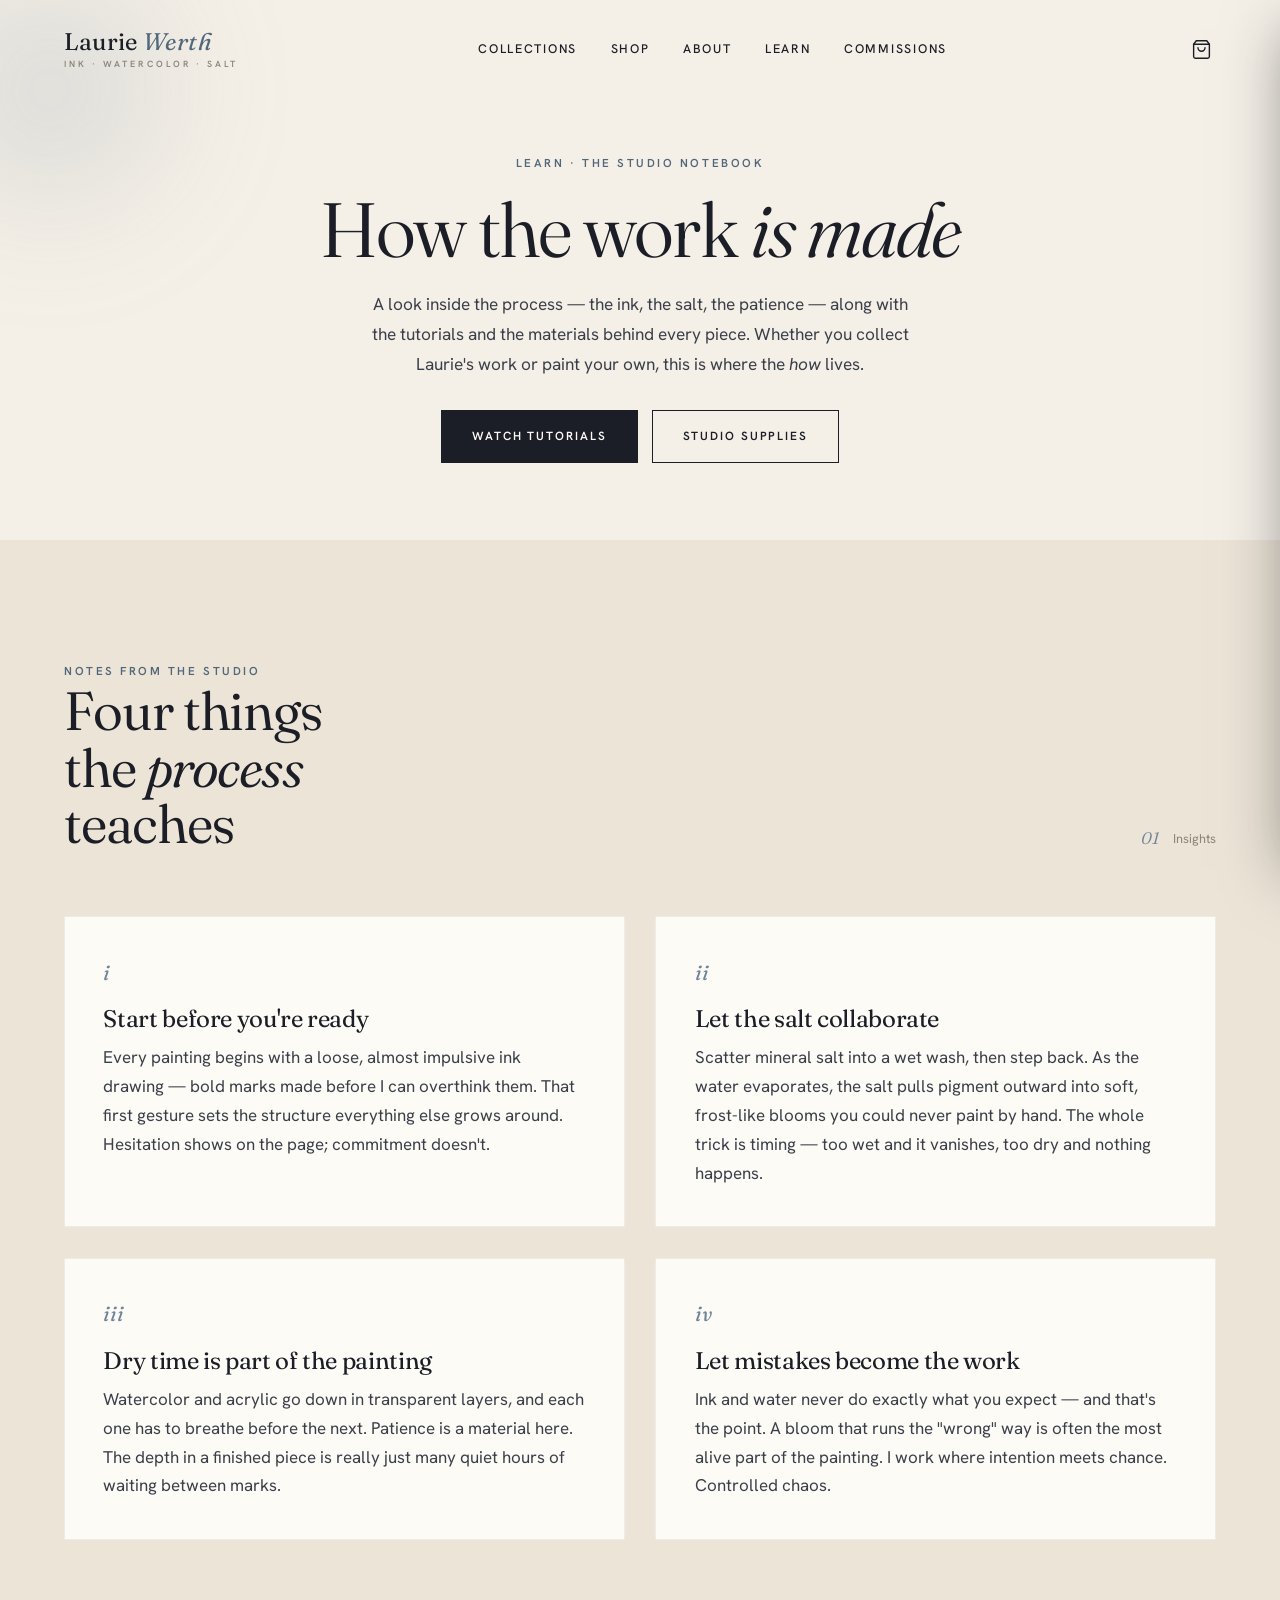
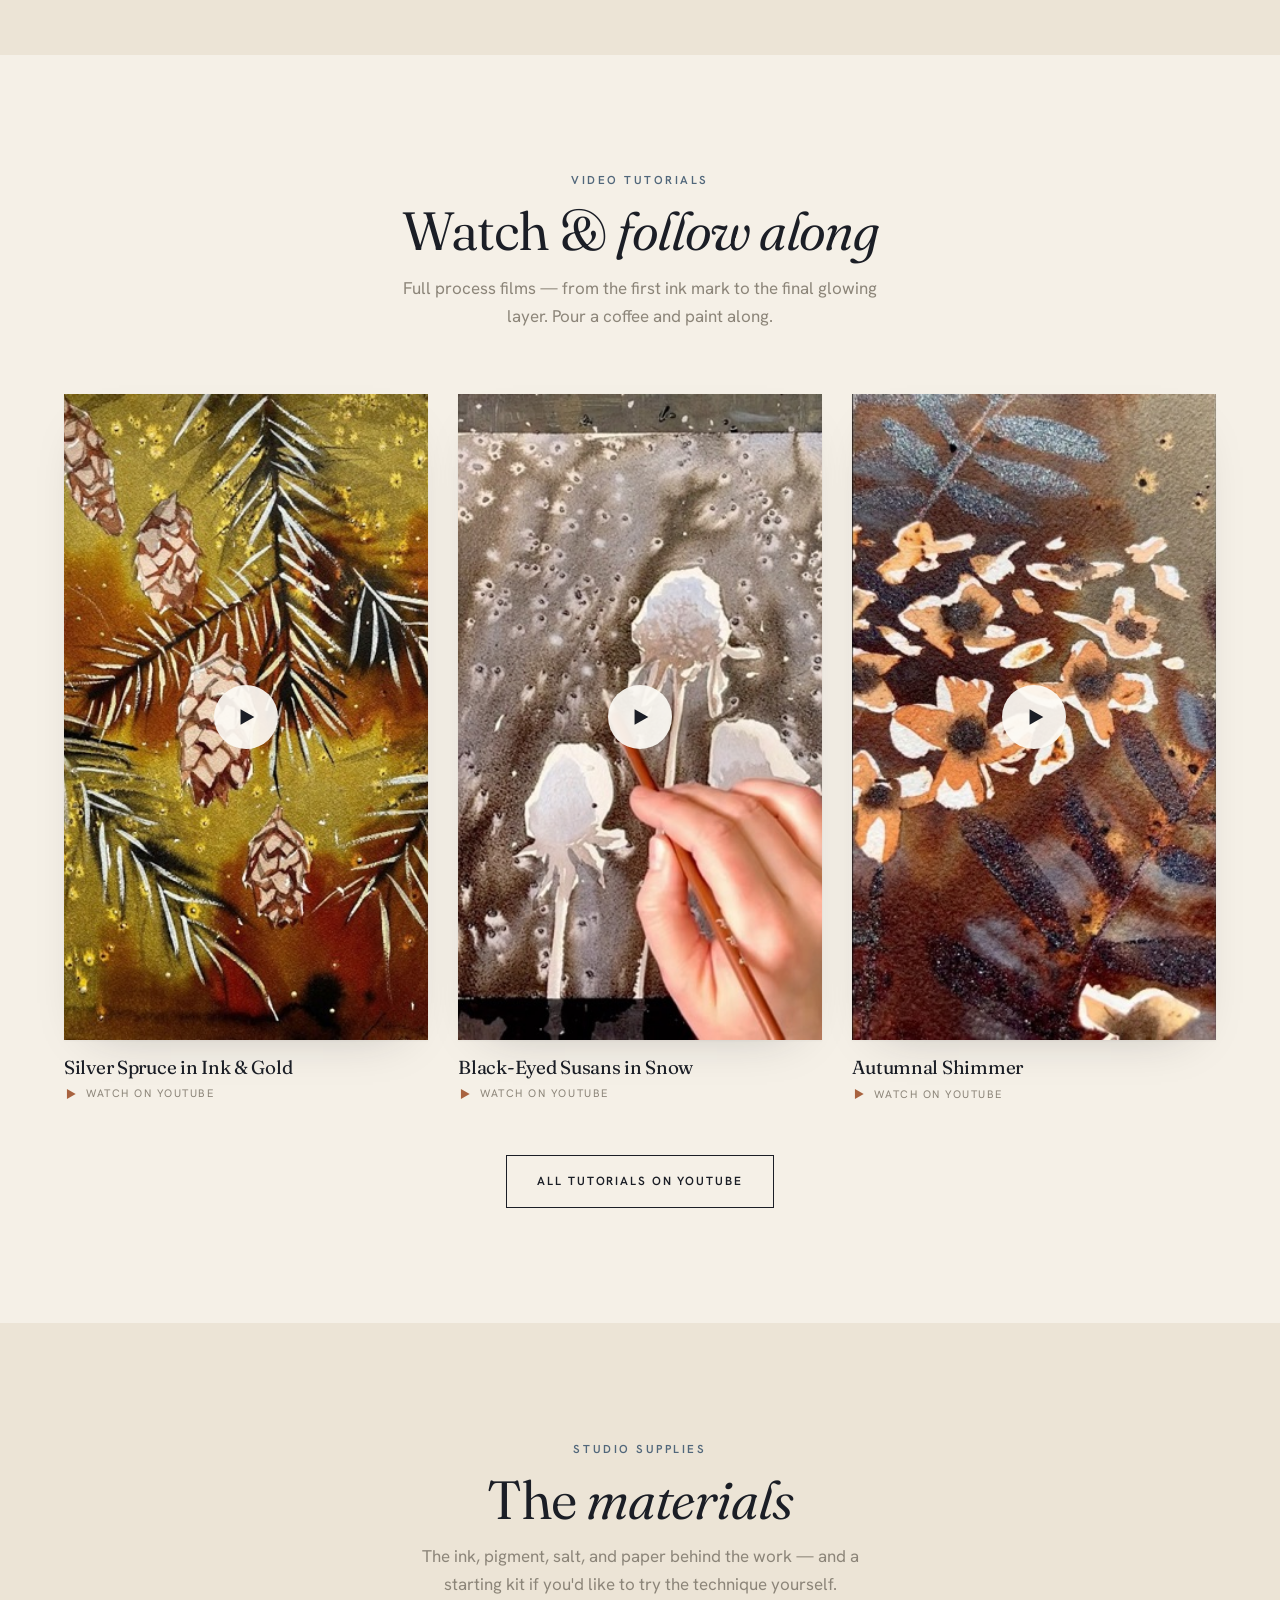
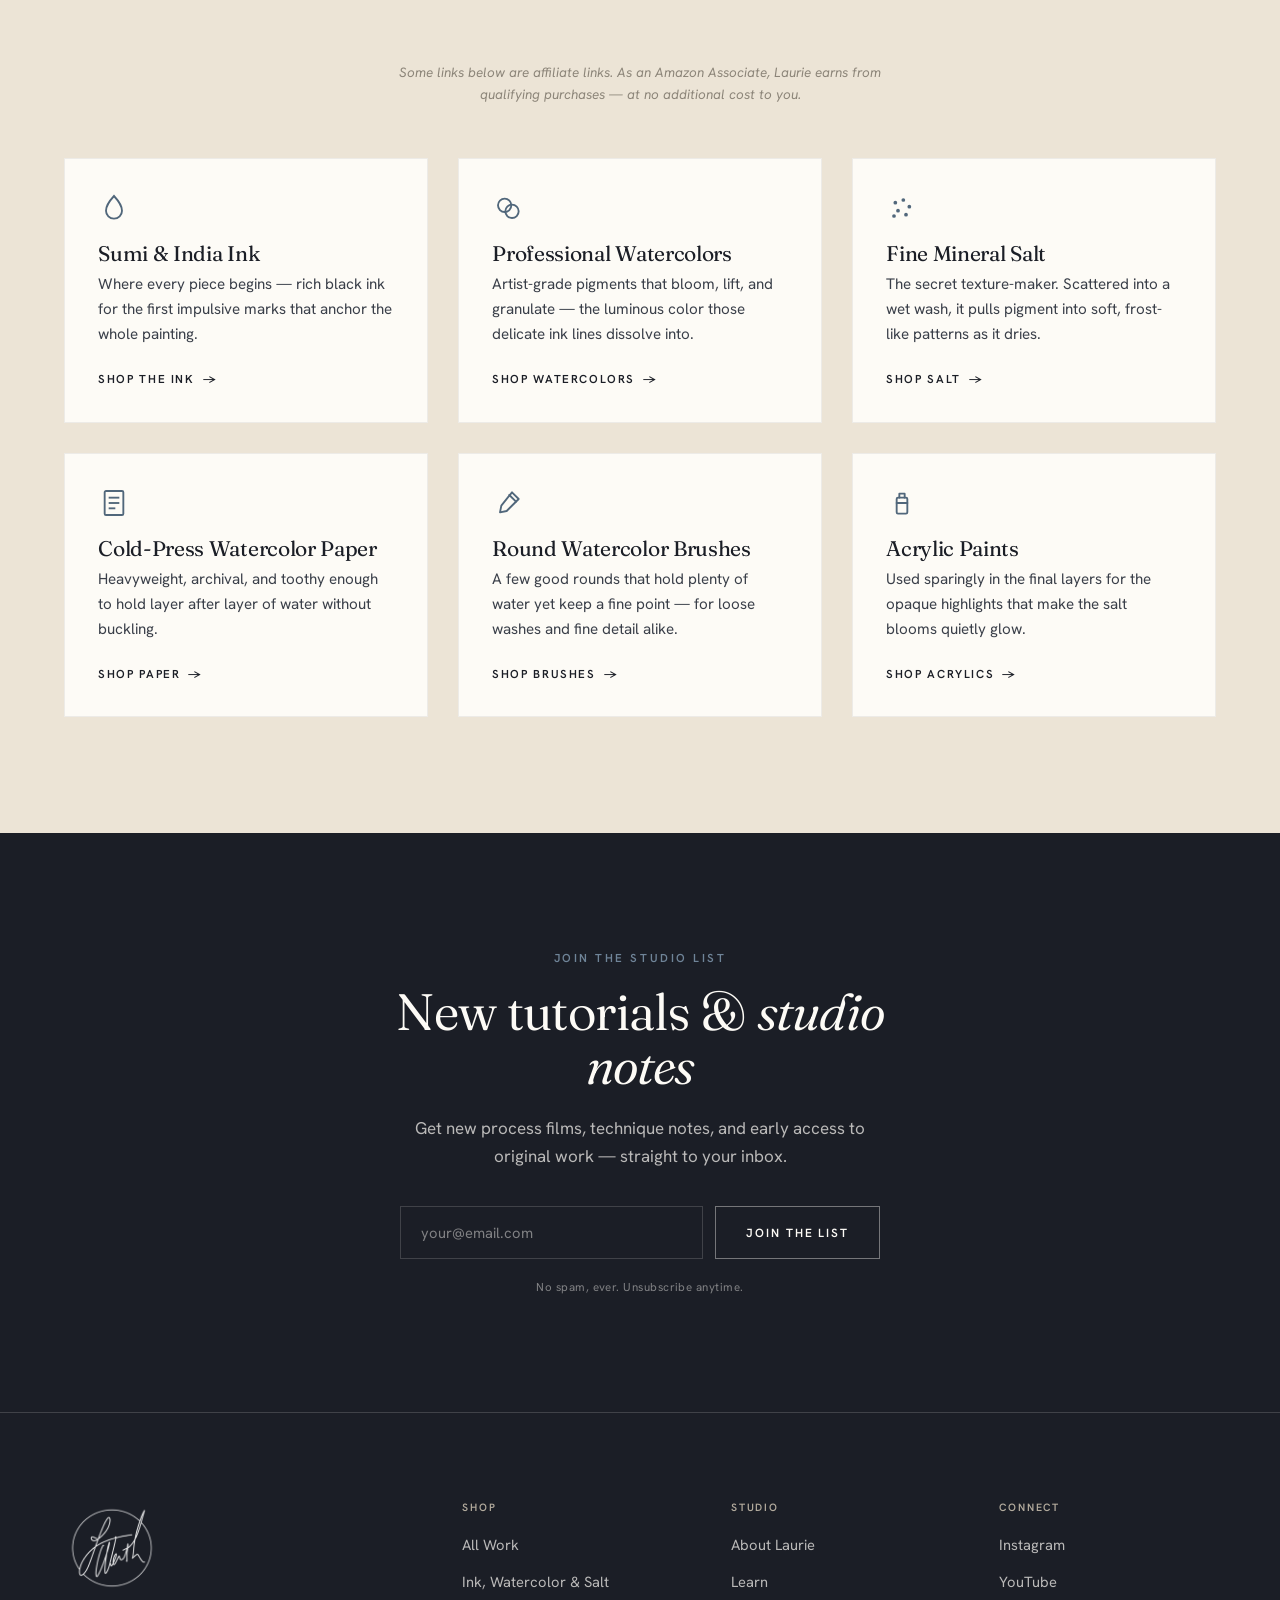
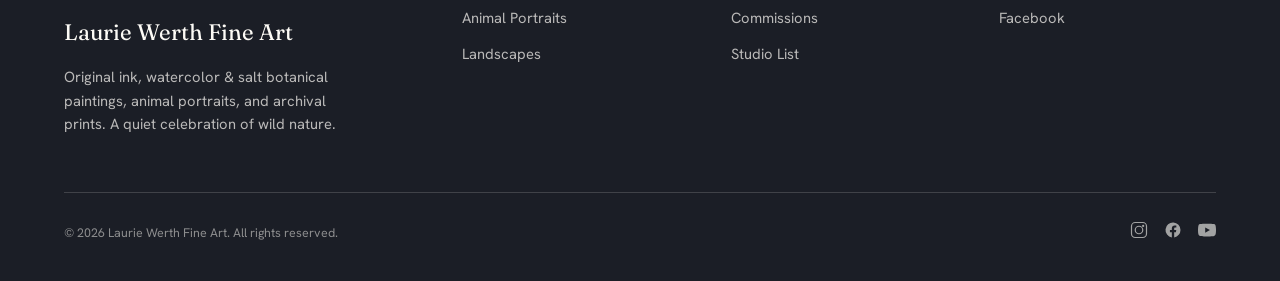
==== learn.html @ 84e3dda6 "Add Learn page: process insights, tutorials & affiliate supplies - New learn.html: studio-notebook i" ====
<!DOCTYPE html>
<html lang="en">
<head>
  <meta charset="UTF-8">
  <meta name="viewport" content="width=device-width, initial-scale=1.0">
  <title>Learn — Ink, Watercolor &amp; Salt Tutorials &amp; Supplies | Laurie Werth</title>
  <meta name="description" content="Learn how Laurie Werth paints with ink, mineral salt, and watercolor. Process insights, free video tutorials, and the studio supplies she uses — watercolors, ink, salt, paper, and brushes.">
  <meta name="keywords" content="watercolor salt technique, ink and watercolor tutorial, how to paint with salt, watercolor supplies, botanical watercolor tutorial, Laurie Werth tutorial, beginner watercolor materials">
  <meta name="author" content="Laurie Werth">
  <link rel="canonical" href="https://lauriewerth.com/learn.html">

  <!-- Open Graph -->
  <meta property="og:type" content="article">
  <meta property="og:title" content="Learn — Ink, Watercolor &amp; Salt with Laurie Werth">
  <meta property="og:description" content="Process insights, free video tutorials, and the studio supplies behind Laurie Werth's ink-and-salt botanical paintings.">
  <meta property="og:url" content="https://lauriewerth.com/learn.html">
  <meta property="og:site_name" content="Laurie Werth Fine Art">
  <meta property="og:image" content="https://werth-code.github.io/laurie-werth-prints/assets/art/fern-study.jpg">
  <meta name="twitter:card" content="summary_large_image">
  <meta name="twitter:title" content="Learn — Ink, Watercolor &amp; Salt with Laurie Werth">
  <meta name="twitter:description" content="Process insights, free video tutorials, and studio supplies from artist Laurie Werth.">
  <meta name="twitter:image" content="https://werth-code.github.io/laurie-werth-prints/assets/art/fern-study.jpg">

  <link rel="icon" type="image/svg+xml" href="data:image/svg+xml,%3Csvg xmlns='http://www.w3.org/2000/svg' viewBox='0 0 32 32'%3E%3Crect width='32' height='32' fill='%231b1e26'/%3E%3Ctext x='16' y='22' text-anchor='middle' fill='%23f5f0e7' font-family='Georgia,serif' font-size='17'%3ELW%3C/text%3E%3C/svg%3E">

  <link rel="preconnect" href="https://fonts.googleapis.com">
  <link rel="preconnect" href="https://fonts.gstatic.com" crossorigin>
  <link href="https://fonts.googleapis.com/css2?family=Fraunces:ital,opsz,wght@0,9..144,300..560;1,9..144,300..560&family=Hanken+Grotesk:wght@300;400;500;600;700&display=swap" rel="stylesheet">

  <link rel="stylesheet" href="styles.css">

  <!-- Schema.org -->
  <script type="application/ld+json">
  {
    "@context": "https://schema.org",
    "@type": "LearningResource",
    "name": "Learn to paint with ink, watercolor & salt",
    "creator": { "@type": "Person", "name": "Laurie Werth", "alumniOf": { "@type": "CollegeOrUniversity", "name": "Pennsylvania Academy of the Fine Arts" } },
    "about": ["watercolor painting", "ink painting", "salt texture technique", "botanical art"],
    "url": "https://lauriewerth.com/learn.html"
  }
  </script>
</head>
<body>

  <!-- ═══ Header ═══ -->
  <header class="header" id="header">
    <div class="header__inner">
      <a href="index.html" class="header__logo" aria-label="Laurie Werth Fine Art — home">
        <span class="header__logo-name">Laurie <span>Werth</span></span>
        <span class="header__logo-tag">Ink · Watercolor · Salt</span>
      </a>

      <nav class="header__nav" id="mainNav" aria-label="Main navigation">
        <a href="index.html#collections" class="header__link">Collections</a>
        <a href="index.html#shop" class="header__link">Shop</a>
        <a href="index.html#about" class="header__link">About</a>
        <a href="learn.html" class="header__link">Learn</a>
        <a href="index.html#commissions" class="header__link">Commissions</a>
      </nav>

      <div class="header__actions">
        <button class="header__cart" id="cartToggle" aria-label="Open cart">
          <svg viewBox="0 0 24 24" fill="none" stroke="currentColor" stroke-width="1.6" stroke-linecap="round" stroke-linejoin="round"><path d="M6 2L3 6v14a2 2 0 002 2h14a2 2 0 002-2V6l-3-4z"/><line x1="3" y1="6" x2="21" y2="6"/><path d="M16 10a4 4 0 01-8 0"/></svg>
          <span class="header__cart-count" id="cartCount" data-count="0">0</span>
        </button>
        <button class="header__mobile-toggle" id="mobileToggle" aria-label="Toggle menu">
          <span></span><span></span><span></span>
        </button>
      </div>
    </div>
  </header>


  <main>

    <!-- ═══ Learn Hero ═══ -->
    <section class="learn-hero" id="learn-top">
      <div class="hero__bloom hero__bloom--1" aria-hidden="true"></div>
      <div class="learn-hero__inner container">
        <span class="eyebrow">Learn · The Studio Notebook</span>
        <h1 class="learn-hero__title">How the work <em>is made</em></h1>
        <p class="learn-hero__lead">
          A look inside the process — the ink, the salt, the patience — along with the tutorials and the materials behind every piece. Whether you collect Laurie's work or paint your own, this is where the <em>how</em> lives.
        </p>
        <div class="learn-hero__links">
          <a href="#tutorials" class="btn btn--primary">Watch Tutorials</a>
          <a href="#supplies" class="btn btn--outline">Studio Supplies</a>
        </div>
      </div>
    </section>


    <!-- ═══ Insights ═══ -->
    <section class="section insights" id="insights">
      <div class="container">
        <div class="section-head">
          <div class="section-head__title reveal">
            <span class="eyebrow">Notes from the Studio</span>
            <h2 class="heading">Four things the <em>process</em> teaches</h2>
          </div>
          <div class="section-head__meta reveal">
            <span class="index">01</span>
            <span class="muted" style="font-size:0.8rem;">Insights</span>
          </div>
        </div>
        <div class="insights__grid">
          <article class="insight-card reveal reveal--delay-1">
            <div class="insight-card__num">i</div>
            <h3 class="insight-card__title">Start before you're ready</h3>
            <p class="insight-card__text">Every painting begins with a loose, almost impulsive ink drawing — bold marks made before I can overthink them. That first gesture sets the structure everything else grows around. Hesitation shows on the page; commitment doesn't.</p>
          </article>
          <article class="insight-card reveal reveal--delay-2">
            <div class="insight-card__num">ii</div>
            <h3 class="insight-card__title">Let the salt collaborate</h3>
            <p class="insight-card__text">Scatter mineral salt into a wet wash, then step back. As the water evaporates, the salt pulls pigment outward into soft, frost-like blooms you could never paint by hand. The whole trick is timing — too wet and it vanishes, too dry and nothing happens.</p>
          </article>
          <article class="insight-card reveal reveal--delay-3">
            <div class="insight-card__num">iii</div>
            <h3 class="insight-card__title">Dry time is part of the painting</h3>
            <p class="insight-card__text">Watercolor and acrylic go down in transparent layers, and each one has to breathe before the next. Patience is a material here. The depth in a finished piece is really just many quiet hours of waiting between marks.</p>
          </article>
          <article class="insight-card reveal reveal--delay-4">
            <div class="insight-card__num">iv</div>
            <h3 class="insight-card__title">Let mistakes become the work</h3>
            <p class="insight-card__text">Ink and water never do exactly what you expect — and that's the point. A bloom that runs the "wrong" way is often the most alive part of the painting. I work where intention meets chance. Controlled chaos.</p>
          </article>
        </div>
      </div>
    </section>


    <!-- ═══ Video Tutorials ═══ -->
    <section class="section watch" id="tutorials">
      <div class="container">
        <div class="watch__head reveal">
          <span class="eyebrow">Video Tutorials</span>
          <h2 class="heading">Watch &amp; <em>follow along</em></h2>
          <p class="watch__sub">Full process films — from the first ink mark to the final glowing layer. Pour a coffee and paint along.</p>
        </div>
        <div class="watch__grid">
          <article class="video-card reveal reveal--delay-1">
            <div class="video-card__frame" data-video="kGJRHZDLekc" role="button" tabindex="0" aria-label="Play: Silver Spruce, ink and watercolor">
              <img src="assets/youtube/yt-tut-1.jpg" alt="Silver Spruce — ink and watercolor pinecones by Laurie Werth" width="960" height="540" loading="lazy">
              <span class="video-card__play" aria-hidden="true"><svg viewBox="0 0 24 24" fill="currentColor"><path d="M5 3.5v17l15-8.5z"/></svg></span>
            </div>
            <div class="video-card__body">
              <h3 class="video-card__title">Silver Spruce in Ink &amp; Gold</h3>
              <p class="video-card__meta"><svg viewBox="0 0 24 24" fill="currentColor"><path d="M5 3.5v17l15-8.5z"/></svg> Watch on YouTube</p>
            </div>
          </article>
          <article class="video-card reveal reveal--delay-2">
            <div class="video-card__frame" data-video="k_Bo0dcPrWw" role="button" tabindex="0" aria-label="Play: Black-Eyed Susans in snow">
              <img src="assets/youtube/yt-tut-2.jpg" alt="Black-Eyed Susans in snow — process film by Laurie Werth" width="960" height="540" loading="lazy">
              <span class="video-card__play" aria-hidden="true"><svg viewBox="0 0 24 24" fill="currentColor"><path d="M5 3.5v17l15-8.5z"/></svg></span>
            </div>
            <div class="video-card__body">
              <h3 class="video-card__title">Black-Eyed Susans in Snow</h3>
              <p class="video-card__meta"><svg viewBox="0 0 24 24" fill="currentColor"><path d="M5 3.5v17l15-8.5z"/></svg> Watch on YouTube</p>
            </div>
          </article>
          <article class="video-card reveal reveal--delay-3">
            <div class="video-card__frame" data-video="PU_ZCgeMWKU" role="button" tabindex="0" aria-label="Play: Autumnal Shimmer, ink, watercolor and acrylic">
              <img src="assets/youtube/yt-tut-3.jpg" alt="Autumnal Shimmer — ink, watercolor and acrylic by Laurie Werth" width="960" height="540" loading="lazy">
              <span class="video-card__play" aria-hidden="true"><svg viewBox="0 0 24 24" fill="currentColor"><path d="M5 3.5v17l15-8.5z"/></svg></span>
            </div>
            <div class="video-card__body">
              <h3 class="video-card__title">Autumnal Shimmer</h3>
              <p class="video-card__meta"><svg viewBox="0 0 24 24" fill="currentColor"><path d="M5 3.5v17l15-8.5z"/></svg> Watch on YouTube</p>
            </div>
          </article>
        </div>
        <div class="watch__cta">
          <a class="btn btn--outline" href="https://www.youtube.com/@lauriewerthartist" target="_blank" rel="noopener">All Tutorials on YouTube</a>
        </div>
      </div>
    </section>


    <!-- ═══ Studio Supplies (affiliate) ═══ -->
    <section class="section supplies" id="supplies">
      <div class="container">
        <div class="watch__head reveal">
          <span class="eyebrow">Studio Supplies</span>
          <h2 class="heading">The <em>materials</em></h2>
          <p class="watch__sub">The ink, pigment, salt, and paper behind the work — and a starting kit if you'd like to try the technique yourself.</p>
        </div>
        <p class="supplies__disclosure reveal">
          Some links below are affiliate links. As an Amazon Associate, Laurie earns from qualifying purchases — at no additional cost to you.
        </p>
        <!--
          AFFILIATE SETUP: replace "YOURTAG-20" in each link below with Laurie's
          Amazon Associates tracking ID. (Prefer art-supply affiliates like
          Blick or Jackson's? Swap the hrefs — structure stays the same.)
        -->
        <div class="supplies__grid">
          <article class="supply-card reveal reveal--delay-1">
            <svg class="supply-card__icon" viewBox="0 0 24 24" fill="none" stroke="currentColor" stroke-width="1.4" aria-hidden="true"><path d="M12 3s6 6.5 6 11a6 6 0 01-12 0c0-4.5 6-11 6-11z"/></svg>
            <h3 class="supply-card__name">Sumi &amp; India Ink</h3>
            <p class="supply-card__desc">Where every piece begins — rich black ink for the first impulsive marks that anchor the whole painting.</p>
            <a class="supply-card__link" href="https://www.amazon.com/s?k=sumi+ink&amp;tag=YOURTAG-20" target="_blank" rel="sponsored noopener">Shop the ink</a>
          </article>
          <article class="supply-card reveal reveal--delay-2">
            <svg class="supply-card__icon" viewBox="0 0 24 24" fill="none" stroke="currentColor" stroke-width="1.4" aria-hidden="true"><circle cx="9.5" cy="10" r="5"/><circle cx="15" cy="14.5" r="5"/></svg>
            <h3 class="supply-card__name">Professional Watercolors</h3>
            <p class="supply-card__desc">Artist-grade pigments that bloom, lift, and granulate — the luminous color those delicate ink lines dissolve into.</p>
            <a class="supply-card__link" href="https://www.amazon.com/s?k=professional+watercolor+paint+set&amp;tag=YOURTAG-20" target="_blank" rel="sponsored noopener">Shop watercolors</a>
          </article>
          <article class="supply-card reveal reveal--delay-3">
            <svg class="supply-card__icon" viewBox="0 0 24 24" fill="currentColor" stroke="none" aria-hidden="true"><circle cx="7" cy="8" r="1.4"/><circle cx="13" cy="6" r="1.4"/><circle cx="17.5" cy="11" r="1.4"/><circle cx="9" cy="14" r="1.4"/><circle cx="15" cy="17" r="1.4"/><circle cx="6" cy="18" r="1.4"/></svg>
            <h3 class="supply-card__name">Fine Mineral Salt</h3>
            <p class="supply-card__desc">The secret texture-maker. Scattered into a wet wash, it pulls pigment into soft, frost-like patterns as it dries.</p>
            <a class="supply-card__link" href="https://www.amazon.com/s?k=sea+salt&amp;tag=YOURTAG-20" target="_blank" rel="sponsored noopener">Shop salt</a>
          </article>
          <article class="supply-card reveal reveal--delay-1">
            <svg class="supply-card__icon" viewBox="0 0 24 24" fill="none" stroke="currentColor" stroke-width="1.4" aria-hidden="true"><rect x="5" y="3" width="14" height="18" rx="1"/><line x1="8" y1="8" x2="16" y2="8"/><line x1="8" y1="12" x2="16" y2="12"/><line x1="8" y1="16" x2="13" y2="16"/></svg>
            <h3 class="supply-card__name">Cold-Press Watercolor Paper</h3>
            <p class="supply-card__desc">Heavyweight, archival, and toothy enough to hold layer after layer of water without buckling.</p>
            <a class="supply-card__link" href="https://www.amazon.com/s?k=cold+press+watercolor+paper+block&amp;tag=YOURTAG-20" target="_blank" rel="sponsored noopener">Shop paper</a>
          </article>
          <article class="supply-card reveal reveal--delay-2">
            <svg class="supply-card__icon" viewBox="0 0 24 24" fill="none" stroke="currentColor" stroke-width="1.4" stroke-linecap="round" stroke-linejoin="round" aria-hidden="true"><path d="M15 4l5 5-9 9-5 1 1-5z"/><path d="M13 6l5 5"/></svg>
            <h3 class="supply-card__name">Round Watercolor Brushes</h3>
            <p class="supply-card__desc">A few good rounds that hold plenty of water yet keep a fine point — for loose washes and fine detail alike.</p>
            <a class="supply-card__link" href="https://www.amazon.com/s?k=round+watercolor+brush+set&amp;tag=YOURTAG-20" target="_blank" rel="sponsored noopener">Shop brushes</a>
          </article>
          <article class="supply-card reveal reveal--delay-3">
            <svg class="supply-card__icon" viewBox="0 0 24 24" fill="none" stroke="currentColor" stroke-width="1.4" stroke-linecap="round" stroke-linejoin="round" aria-hidden="true"><rect x="8" y="8" width="8" height="12" rx="1"/><path d="M10 8V5h4v3"/><line x1="8" y1="12" x2="16" y2="12"/></svg>
            <h3 class="supply-card__name">Acrylic Paints</h3>
            <p class="supply-card__desc">Used sparingly in the final layers for the opaque highlights that make the salt blooms quietly glow.</p>
            <a class="supply-card__link" href="https://www.amazon.com/s?k=acrylic+paint+set&amp;tag=YOURTAG-20" target="_blank" rel="sponsored noopener">Shop acrylics</a>
          </article>
        </div>
      </div>
    </section>


    <!-- ═══ Email Signup ═══ -->
    <section class="section signup" id="signup">
      <div class="container">
        <div class="reveal">
          <span class="eyebrow">Join the Studio List</span>
          <h2 class="signup__title">New tutorials &amp; <em>studio notes</em></h2>
          <p class="signup__text">
            Get new process films, technique notes, and early access to original work — straight to your inbox.
          </p>
          <form class="signup__form" id="signupForm" action="https://formspree.io/f/YOUR_FORM_ID" method="POST">
            <input type="email" name="email" class="signup__input" placeholder="your@email.com" required autocomplete="email" aria-label="Email address">
            <button type="submit" class="btn btn--light">Join the List</button>
          </form>
          <p class="signup__note">No spam, ever. Unsubscribe anytime.</p>
        </div>
      </div>
    </section>

  </main>


  <!-- ═══ Footer ═══ -->
  <footer class="footer">
    <div class="container">
      <div class="footer__inner">
        <div>
          <img class="footer__sig" src="assets/brand/signature-white.png" alt="Laurie Werth signature">
          <div class="footer__brand">Laurie Werth Fine Art</div>
          <p class="footer__tagline">Original ink, watercolor &amp; salt botanical paintings, animal portraits, and archival prints. A quiet celebration of wild nature.</p>
        </div>
        <div>
          <h4 class="footer__heading">Shop</h4>
          <nav class="footer__links">
            <a href="index.html#shop" class="footer__link">All Work</a>
            <a href="index.html#collections" class="footer__link">Ink, Watercolor &amp; Salt</a>
            <a href="index.html#collections" class="footer__link">Animal Portraits</a>
            <a href="index.html#collections" class="footer__link">Landscapes</a>
          </nav>
        </div>
        <div>
          <h4 class="footer__heading">Studio</h4>
          <nav class="footer__links">
            <a href="index.html#about" class="footer__link">About Laurie</a>
            <a href="learn.html" class="footer__link">Learn</a>
            <a href="index.html#commissions" class="footer__link">Commissions</a>
            <a href="#signup" class="footer__link">Studio List</a>
          </nav>
        </div>
        <div>
          <h4 class="footer__heading">Connect</h4>
          <nav class="footer__links">
            <a href="https://www.instagram.com/lauriewerthartist/" class="footer__link" target="_blank" rel="noopener">Instagram</a>
            <a href="https://www.youtube.com/@lauriewerthartist" class="footer__link" target="_blank" rel="noopener">YouTube</a>
            <a href="https://www.facebook.com/profile.php?id=61565530684775" class="footer__link" target="_blank" rel="noopener">Facebook</a>
          </nav>
        </div>
      </div>
      <div class="footer__bottom">
        <p>&copy; 2026 Laurie Werth Fine Art. All rights reserved.</p>
        <div class="footer__social">
          <a href="https://www.instagram.com/lauriewerthartist/" target="_blank" rel="noopener" aria-label="Instagram">
            <svg width="18" height="18" viewBox="0 0 24 24" fill="none" stroke="currentColor" stroke-width="1.6"><rect x="2" y="2" width="20" height="20" rx="5"/><circle cx="12" cy="12" r="5"/><circle cx="17.5" cy="6.5" r="1.5" fill="currentColor" stroke="none"/></svg>
          </a>
          <a href="https://www.facebook.com/profile.php?id=61565530684775" target="_blank" rel="noopener" aria-label="Facebook">
            <svg width="18" height="18" viewBox="0 0 24 24" fill="currentColor" stroke="none"><path d="M22 12a10 10 0 10-11.56 9.88v-6.99H7.9V12h2.54V9.8c0-2.5 1.49-3.89 3.78-3.89 1.09 0 2.24.2 2.24.2v2.46h-1.26c-1.24 0-1.63.77-1.63 1.56V12h2.78l-.44 2.89h-2.34v6.99A10 10 0 0022 12z"/></svg>
          </a>
          <a href="https://www.youtube.com/@lauriewerthartist" target="_blank" rel="noopener" aria-label="YouTube">
            <svg width="18" height="18" viewBox="0 0 24 24" fill="currentColor" stroke="none"><path d="M23.5 6.2a3 3 0 00-2.1-2.1C19.5 3.5 12 3.5 12 3.5s-7.5 0-9.4.6A3 3 0 00.5 6.2 31 31 0 000 12a31 31 0 00.5 5.8 3 3 0 002.1 2.1c1.9.6 9.4.6 9.4.6s7.5 0 9.4-.6a3 3 0 002.1-2.1A31 31 0 0024 12a31 31 0 00-.5-5.8zM9.6 15.5v-7l6.3 3.5-6.3 3.5z"/></svg>
          </a>
        </div>
      </div>
    </div>
  </footer>


  <!-- ═══ Cart Drawer ═══ -->
  <div class="cart-overlay" id="cartOverlay"></div>
  <aside class="cart-drawer" id="cartDrawer" role="dialog" aria-label="Shopping cart">
    <div class="cart-drawer__header">
      <h3 class="cart-drawer__title">Your Cart</h3>
      <button class="cart-drawer__close" id="cartClose" aria-label="Close cart">✕</button>
    </div>
    <div class="cart-drawer__items" id="cartItems"></div>
    <div class="cart-drawer__footer" id="cartFooter" style="display:none;">
      <div class="cart-drawer__subtotal">
        <span class="cart-drawer__subtotal-label">Subtotal</span>
        <span class="cart-drawer__subtotal-value" id="cartSubtotal">$0</span>
      </div>
      <p class="cart-drawer__shipping-note">Shipping calculated at checkout</p>
      <button class="btn btn--primary cart-drawer__checkout" id="checkoutBtn">Proceed to Checkout</button>
      <p class="cart-drawer__provider-note" id="providerNote"></p>
    </div>
  </aside>


  <!-- ═══ Product Modal ═══ -->
  <div class="modal-overlay" id="modalOverlay"></div>
  <div class="modal" id="productModal" role="dialog" aria-label="Product details">
    <button class="modal__close" id="modalClose" aria-label="Close">✕</button>
    <div class="modal__inner" id="modalContent"></div>
  </div>


  <!-- ═══ Toast ═══ -->
  <div class="toast" id="toast" role="alert" aria-live="polite"></div>

  <script src="app.js"></script>
</body>
</html>
---- styles.css ----
/* ═══════════════════════════════════════════════════════════
   LAURIE WERTH FINE ART
   "Ink on Paper" — a gallery-monograph design system
   ═══════════════════════════════════════════════════════════ */

/* ── Tokens ─────────────────────────────────────────────── */
:root {
  /* Color — Ink on Paper */
  --ink:        #1b1e26;
  --ink-soft:   #2a2f3a;
  --paper:      #f5f0e7;
  --paper-warm: #ece4d6;
  --salt:       #fdfbf6;
  --slate:      #6f8498;
  --slate-deep: #51677b;
  --rust:       #a8623f;
  --stone:      #8c8579;
  --stone-soft: #b3ab9d;

  --line:       rgba(27, 30, 38, 0.13);
  --line-soft:  rgba(27, 30, 38, 0.07);
  --line-light: rgba(253, 251, 246, 0.16);

  /* Type */
  --font-display: 'Fraunces', Georgia, 'Times New Roman', serif;
  --font-body: 'Hanken Grotesk', -apple-system, BlinkMacSystemFont, sans-serif;

  /* Spacing & rhythm */
  --section-y: clamp(72px, 9vw, 150px);
  --gutter: clamp(20px, 5vw, 72px);
  --maxw: 1320px;

  /* Motion */
  --ease: cubic-bezier(0.22, 1, 0.36, 1);
  --ease-soft: cubic-bezier(0.4, 0, 0.2, 1);

  /* Shadow */
  --shadow-art: 0 2px 4px rgba(27,30,38,0.04), 0 24px 60px -28px rgba(27,30,38,0.34);
  --shadow-soft: 0 1px 2px rgba(27,30,38,0.04), 0 18px 50px -30px rgba(27,30,38,0.28);
}

/* ── Reset / Base ───────────────────────────────────────── */
*, *::before, *::after { box-sizing: border-box; margin: 0; padding: 0; }

html { scroll-behavior: smooth; -webkit-text-size-adjust: 100%; }

body {
  font-family: var(--font-body);
  font-weight: 400;
  color: var(--ink);
  background-color: var(--paper);
  /* faint paper grain */
  background-image: url("data:image/svg+xml,%3Csvg xmlns='http://www.w3.org/2000/svg' width='180' height='180'%3E%3Cfilter id='n'%3E%3CfeTurbulence type='fractalNoise' baseFrequency='0.85' numOctaves='2' stitchTiles='stitch'/%3E%3C/filter%3E%3Crect width='100%25' height='100%25' filter='url(%23n)' opacity='0.025'/%3E%3C/svg%3E");
  line-height: 1.65;
  font-size: 17px;
  -webkit-font-smoothing: antialiased;
  text-rendering: optimizeLegibility;
  overflow-x: hidden;
}

img { display: block; max-width: 100%; height: auto; }
a { color: inherit; text-decoration: none; }
button { font-family: inherit; cursor: pointer; border: none; background: none; color: inherit; }
ul { list-style: none; }

::selection { background: var(--slate); color: var(--salt); }

:focus-visible { outline: 2px solid var(--slate); outline-offset: 3px; border-radius: 1px; }

/* ── Typography ─────────────────────────────────────────── */
h1, h2, h3, h4 {
  font-family: var(--font-display);
  font-weight: 380;
  line-height: 1.05;
  letter-spacing: -0.015em;
  font-optical-sizing: auto;
  color: var(--ink);
}

.display {
  font-size: clamp(2.9rem, 7vw, 6rem);
  font-weight: 340;
  line-height: 0.98;
  letter-spacing: -0.025em;
}
.display em { font-style: italic; font-weight: 340; }

h2.heading {
  font-size: clamp(2rem, 4.2vw, 3.4rem);
  font-weight: 360;
  letter-spacing: -0.02em;
}
h2.heading em { font-style: italic; }

.eyebrow {
  font-family: var(--font-body);
  font-size: 0.72rem;
  font-weight: 600;
  text-transform: uppercase;
  letter-spacing: 0.22em;
  color: var(--slate-deep);
}

.muted { color: var(--stone); }

/* Section index numeral */
.index {
  font-family: var(--font-display);
  font-style: italic;
  font-weight: 340;
  font-size: 1.05rem;
  color: var(--slate);
}

/* ── Layout helpers ─────────────────────────────────────── */
.container { width: 100%; max-width: var(--maxw); margin-inline: auto; padding-inline: var(--gutter); }
.section { padding-block: var(--section-y); position: relative; }

.section-head {
  display: flex;
  align-items: flex-end;
  justify-content: space-between;
  gap: 32px;
  margin-bottom: clamp(40px, 5vw, 72px);
}
.section-head__title { max-width: 30ch; }
.section-head__meta { display: flex; align-items: center; gap: 14px; }

.rule { height: 1px; background: var(--line); border: 0; }
.rule--node { position: relative; }
.rule--node::after {
  content: "✦";
  position: absolute; top: 50%; left: 50%;
  transform: translate(-50%, -50%);
  background: var(--paper); padding: 0 12px;
  color: var(--slate); font-size: 0.7rem;
}

/* ── Buttons ────────────────────────────────────────────── */
.btn {
  --b: var(--ink);
  display: inline-flex; align-items: center; justify-content: center; gap: 10px;
  font-family: var(--font-body);
  font-size: 0.74rem; font-weight: 600;
  text-transform: uppercase; letter-spacing: 0.16em;
  padding: 16px 30px;
  border: 1px solid var(--b);
  background: transparent; color: var(--ink);
  position: relative; overflow: hidden;
  transition: color 0.5s var(--ease), border-color 0.5s var(--ease);
}
.btn::before {
  content: ""; position: absolute; inset: 0; z-index: -1;
  background: var(--b);
  transform: translateY(101%);
  transition: transform 0.5s var(--ease);
}
.btn:hover { color: var(--salt); }
.btn:hover::before { transform: translateY(0); }

.btn--primary { background: var(--ink); color: var(--salt); border-color: var(--ink); }
.btn--primary::before { background: var(--slate-deep); }
.btn--primary:hover { color: var(--salt); border-color: var(--slate-deep); }

.btn--outline { background: transparent; color: var(--ink); border-color: var(--ink); }

.btn--light { color: var(--salt); border-color: rgba(253,251,246,0.4); }
.btn--light::before { background: var(--salt); }
.btn--light:hover { color: var(--ink); }

.btn--sm { padding: 11px 20px; font-size: 0.68rem; }

.btn[disabled] { opacity: 0.4; pointer-events: none; }

/* Text link with growing underline */
.link-grow { position: relative; display: inline-block; }
.link-grow::after {
  content: ""; position: absolute; left: 0; bottom: -3px; height: 1px; width: 100%;
  background: currentColor; transform: scaleX(0); transform-origin: right;
  transition: transform 0.45s var(--ease);
}
.link-grow:hover::after { transform: scaleX(1); transform-origin: left; }

/* ═══ Header ═══════════════════════════════════════════════ */
.header {
  position: fixed; top: 0; left: 0; right: 0; z-index: 100;
  transition: background 0.5s var(--ease), border-color 0.5s var(--ease), padding 0.5s var(--ease);
  border-bottom: 1px solid transparent;
}
.header--scrolled {
  background: rgba(245, 240, 231, 0.86);
  backdrop-filter: blur(14px) saturate(1.1);
  -webkit-backdrop-filter: blur(14px) saturate(1.1);
  border-bottom-color: var(--line);
}
.header__inner {
  max-width: var(--maxw); margin-inline: auto;
  padding: clamp(18px, 2.4vw, 30px) var(--gutter);
  display: flex; align-items: center; justify-content: space-between;
  transition: padding 0.5s var(--ease);
}
.header--scrolled .header__inner { padding-block: 16px; }

.header__logo { display: flex; flex-direction: column; line-height: 1; }
.header__logo-name {
  font-family: var(--font-display); font-weight: 400;
  font-size: 1.5rem; letter-spacing: 0.01em; color: var(--ink);
}
.header__logo-name span { font-style: italic; color: var(--slate-deep); }
.header__logo-tag {
  font-family: var(--font-body); font-size: 0.56rem; font-weight: 600;
  text-transform: uppercase; letter-spacing: 0.34em; color: var(--stone);
  margin-top: 6px;
}

.header__nav { display: flex; align-items: center; gap: clamp(20px, 2.6vw, 40px); }
.header__link {
  font-size: 0.78rem; font-weight: 500; text-transform: uppercase; letter-spacing: 0.14em;
  color: var(--ink); position: relative; padding: 4px 0;
}
.header__link::after {
  content: ""; position: absolute; left: 0; bottom: 0; height: 1px; width: 100%;
  background: var(--ink); transform: scaleX(0); transform-origin: right;
  transition: transform 0.4s var(--ease);
}
.header__link:hover::after { transform: scaleX(1); transform-origin: left; }

.header__actions { display: flex; align-items: center; gap: 18px; }
.header__cart { position: relative; display: flex; align-items: center; color: var(--ink); padding: 4px; }
.header__cart svg { width: 21px; height: 21px; }
.header__cart-count {
  position: absolute; top: -6px; right: -8px;
  min-width: 18px; height: 18px; padding: 0 4px;
  background: var(--rust); color: var(--salt);
  font-family: var(--font-body); font-size: 0.62rem; font-weight: 700;
  border-radius: 9px; display: flex; align-items: center; justify-content: center;
}
.header__cart-count[data-count="0"] { opacity: 0; }
.header__cart-count--bounce { animation: cartBounce 0.45s var(--ease); }
@keyframes cartBounce { 0%,100% { transform: scale(1); } 40% { transform: scale(1.35); } }

.header__mobile-toggle { display: none; flex-direction: column; gap: 5px; width: 28px; padding: 4px; }
.header__mobile-toggle span { display: block; height: 1.5px; width: 100%; background: var(--ink); transition: transform 0.4s var(--ease), opacity 0.3s; }
.header__mobile-toggle.active span:nth-child(1) { transform: translateY(6.5px) rotate(45deg); }
.header__mobile-toggle.active span:nth-child(2) { opacity: 0; }
.header__mobile-toggle.active span:nth-child(3) { transform: translateY(-6.5px) rotate(-45deg); }

/* ═══ Hero ═════════════════════════════════════════════════ */
.hero { position: relative; padding-top: clamp(140px, 18vh, 220px); padding-bottom: clamp(60px, 8vw, 110px); overflow: hidden; }
.hero__inner {
  display: grid; grid-template-columns: 1.05fr 0.95fr; gap: clamp(36px, 6vw, 90px);
  align-items: center;
}
.hero__content { position: relative; z-index: 2; }
.hero__eyebrow { display: flex; align-items: center; gap: 14px; margin-bottom: 30px; }
.hero__eyebrow::before { content: ""; width: 38px; height: 1px; background: var(--slate); }

.hero__title { margin-bottom: 30px; }
.hero__title .display { display: block; }

.hero__description {
  max-width: 46ch; color: #3a3f49; font-size: 1.06rem; line-height: 1.7;
  margin-bottom: 38px;
}
.hero__actions { display: flex; flex-wrap: wrap; gap: 16px; margin-bottom: 44px; }

.hero__meta { display: flex; gap: 40px; padding-top: 28px; border-top: 1px solid var(--line); }
.hero__meta-item { display: flex; flex-direction: column; gap: 4px; }
.hero__meta-value { font-family: var(--font-display); font-size: 1.15rem; font-weight: 400; }
.hero__meta-label { font-size: 0.64rem; text-transform: uppercase; letter-spacing: 0.18em; color: var(--stone); }

.hero__figure { position: relative; }
.hero__figure-frame {
  position: relative; background: var(--salt); padding: 14px;
  box-shadow: var(--shadow-art);
  transform: rotate(-1.2deg);
  transition: transform 0.7s var(--ease);
}
.hero__figure:hover .hero__figure-frame { transform: rotate(0deg); }
.hero__figure-frame img { width: 100%; aspect-ratio: 4/5; object-fit: cover; }
.hero__figure-caption {
  margin-top: 18px; padding-left: 4px;
  display: flex; flex-direction: column; gap: 3px;
  transform: rotate(-1.2deg);
}
.hero__figure-caption strong { font-family: var(--font-display); font-style: italic; font-weight: 400; font-size: 1.05rem; }
.hero__figure-caption span { font-size: 0.72rem; text-transform: uppercase; letter-spacing: 0.14em; color: var(--stone); }

.hero__sig {
  position: absolute; top: -34px; right: -10px; width: 92px; opacity: 0.9;
  z-index: 3; pointer-events: none;
}
.hero__bloom {
  position: absolute; border-radius: 50%; filter: blur(60px); opacity: 0.5; z-index: 0;
}
.hero__bloom--1 { width: 340px; height: 340px; background: radial-gradient(circle, rgba(111,132,152,0.5), transparent 70%); top: -60px; left: -120px; }
.hero__bloom--2 { width: 280px; height: 280px; background: radial-gradient(circle, rgba(168,98,63,0.28), transparent 70%); bottom: -40px; right: 30%; }

/* ═══ Collections ══════════════════════════════════════════ */
.collections { background: var(--paper-warm); }
.collections__grid { display: grid; grid-template-columns: repeat(3, 1fr); gap: clamp(18px, 2vw, 30px); }

.collection-card { cursor: pointer; position: relative; }
.collection-card__image {
  position: relative; overflow: hidden; background: var(--ink);
  aspect-ratio: 3/4;
}
.collection-card__image img {
  width: 100%; height: 100%; object-fit: cover;
  transition: transform 1.1s var(--ease), filter 0.6s var(--ease);
  filter: saturate(0.96);
}
.collection-card:hover .collection-card__image img { transform: scale(1.05); }
.collection-card__image::after {
  content: ""; position: absolute; inset: 0;
  background: linear-gradient(to top, rgba(27,30,38,0.55) 0%, transparent 45%);
  opacity: 0.85; transition: opacity 0.5s var(--ease);
}
.collection-card__num {
  position: absolute; top: 16px; left: 18px; z-index: 2;
  font-family: var(--font-display); font-style: italic; color: var(--salt);
  font-size: 1rem; opacity: 0.85;
}
.collection-card__body {
  position: absolute; bottom: 0; left: 0; right: 0; z-index: 2;
  padding: 24px; color: var(--salt);
}
.collection-card__title { color: var(--salt); font-size: 1.55rem; font-weight: 400; margin-bottom: 6px; }
.collection-card__count { font-size: 0.74rem; text-transform: uppercase; letter-spacing: 0.12em; color: rgba(253,251,246,0.78); }
.collection-card__cta {
  margin-top: 14px; font-size: 0.7rem; text-transform: uppercase; letter-spacing: 0.16em;
  color: var(--salt); display: inline-flex; align-items: center; gap: 8px;
  opacity: 0; transform: translateY(8px);
  transition: opacity 0.5s var(--ease), transform 0.5s var(--ease);
}
.collection-card:hover .collection-card__cta { opacity: 1; transform: translateY(0); }

/* ═══ Shop ═════════════════════════════════════════════════ */
.shop__head { margin-bottom: clamp(36px, 4vw, 60px); }
.shop__filters { display: flex; flex-wrap: wrap; gap: 8px; }
.filter-btn {
  font-size: 0.72rem; font-weight: 600; text-transform: uppercase; letter-spacing: 0.14em;
  color: var(--stone); padding: 9px 18px; border: 1px solid transparent;
  transition: color 0.35s var(--ease), border-color 0.35s var(--ease), background 0.35s var(--ease);
}
.filter-btn:hover { color: var(--ink); }
.filter-btn--active { color: var(--ink); border-color: var(--ink); border-radius: 40px; }

.shop__grid { display: grid; grid-template-columns: repeat(3, 1fr); gap: clamp(24px, 3vw, 48px); }

.product-card { position: relative; opacity: 1; }
.product-card__badge {
  position: absolute; top: 14px; left: 14px; z-index: 3;
  font-family: var(--font-body); font-size: 0.6rem; font-weight: 700;
  text-transform: uppercase; letter-spacing: 0.16em;
  color: var(--ink); background: var(--salt); padding: 6px 11px;
  box-shadow: 0 2px 12px rgba(27,30,38,0.12);
}
.product-card__badge--limited { background: var(--ink); color: var(--salt); }

.product-card__image {
  position: relative; overflow: hidden; background: var(--paper-warm);
  aspect-ratio: 4/5; cursor: pointer;
}
.product-card__image img {
  width: 100%; height: 100%; object-fit: cover;
  transition: transform 1.1s var(--ease);
}
.product-card:hover .product-card__image img { transform: scale(1.045); }
.product-card__quick-view {
  position: absolute; left: 50%; bottom: 20px; transform: translate(-50%, 14px);
  background: var(--salt); color: var(--ink);
  font-size: 0.68rem; font-weight: 600; text-transform: uppercase; letter-spacing: 0.16em;
  padding: 12px 24px; opacity: 0; transition: opacity 0.45s var(--ease), transform 0.45s var(--ease);
  box-shadow: var(--shadow-soft); white-space: nowrap;
}
.product-card:hover .product-card__quick-view { opacity: 1; transform: translate(-50%, 0); }

.product-card__body { padding-top: 20px; }
.product-card__title { font-size: 1.32rem; font-weight: 400; margin-bottom: 5px; }
.product-card__collection {
  font-size: 0.68rem; text-transform: uppercase; letter-spacing: 0.14em; color: var(--stone);
  margin-bottom: 12px;
}
.product-card__price {
  font-family: var(--font-display); font-size: 1.08rem; color: var(--ink);
  display: flex; align-items: baseline; gap: 12px;
}
.product-card__price-range {
  font-family: var(--font-body); font-size: 0.68rem; text-transform: uppercase;
  letter-spacing: 0.12em; color: var(--stone);
}

/* ═══ About ════════════════════════════════════════════════ */
.about__inner { display: grid; grid-template-columns: 0.85fr 1fr; gap: clamp(40px, 6vw, 96px); align-items: center; }
.about__figure { position: relative; }
.about__figure-frame { position: relative; background: var(--salt); padding: 12px; box-shadow: var(--shadow-art); }
.about__figure-frame img { width: 100%; aspect-ratio: 3/4; object-fit: cover; }
.about__figure::before {
  content: ""; position: absolute; top: -20px; left: -20px; width: 70px; height: 70px;
  border-top: 1px solid var(--slate); border-left: 1px solid var(--slate);
}
.about__sig { position: absolute; bottom: -28px; right: -14px; width: 120px; opacity: 0.92; }

.about__eyebrow { margin-bottom: 18px; display: inline-block; }
.about__title { font-size: clamp(2.4rem, 4vw, 3.4rem); font-weight: 360; margin-bottom: 26px; }
.about__quote {
  font-family: var(--font-display); font-style: italic; font-weight: 360;
  font-size: clamp(1.2rem, 1.9vw, 1.5rem); line-height: 1.4; color: var(--slate-deep);
  padding-left: 22px; border-left: 2px solid var(--slate); margin-bottom: 28px;
}
.about__text { color: #3a3f49; margin-bottom: 18px; max-width: 56ch; }
.about__credentials { display: flex; gap: clamp(24px, 4vw, 56px); margin-top: 36px; padding-top: 30px; border-top: 1px solid var(--line); }
.credential__value { font-family: var(--font-display); font-size: 1.5rem; font-weight: 400; color: var(--ink); margin-bottom: 4px; }
.credential__label { font-size: 0.64rem; text-transform: uppercase; letter-spacing: 0.16em; color: var(--stone); }

/* ═══ Process (dark ink section) ═══════════════════════════ */
.process { background: var(--ink); color: var(--salt); position: relative; overflow: hidden; }
.process::before {
  content: ""; position: absolute; inset: 0;
  background-image: url("data:image/svg+xml,%3Csvg xmlns='http://www.w3.org/2000/svg' width='200' height='200'%3E%3Cfilter id='n'%3E%3CfeTurbulence type='fractalNoise' baseFrequency='0.8' numOctaves='2'/%3E%3C/filter%3E%3Crect width='100%25' height='100%25' filter='url(%23n)' opacity='0.04'/%3E%3C/svg%3E");
  pointer-events: none;
}
.process .eyebrow { color: var(--slate); }
.process .index { color: var(--slate); }
.process h2, .process h2.heading { color: var(--salt); }
.process__head { text-align: center; margin-bottom: clamp(48px, 6vw, 80px); position: relative; }
.process__head .eyebrow { display: block; margin-bottom: 16px; }
.process__steps { display: grid; grid-template-columns: repeat(4, 1fr); gap: clamp(20px, 3vw, 44px); position: relative; }
.process-step { position: relative; }
.process-step__num {
  font-family: var(--font-display); font-style: italic; font-weight: 340;
  font-size: 2.4rem; color: var(--slate); margin-bottom: 18px; line-height: 1;
}
.process-step__title { color: var(--salt); font-size: 1.4rem; font-weight: 400; margin-bottom: 12px; }
.process-step__text { color: rgba(253,251,246,0.66); font-size: 0.95rem; line-height: 1.6; max-width: 32ch; }
.process-step::after {
  content: ""; position: absolute; top: 16px; right: -22px; width: 28px; height: 1px;
  background: var(--line-light);
}
.process-step:last-child::after { display: none; }

/* ═══ Commission ═══════════════════════════════════════════ */
.commission { background: var(--paper-warm); }
.commission__inner { display: grid; grid-template-columns: 1fr 1fr; gap: clamp(40px, 6vw, 96px); align-items: start; }
.commission__title { font-size: clamp(2.2rem, 4vw, 3.2rem); font-weight: 360; margin: 16px 0 24px; }
.commission__text { color: #3a3f49; margin-bottom: 32px; max-width: 46ch; }
.commission__features { display: flex; flex-direction: column; gap: 16px; }
.commission__feature { display: flex; align-items: flex-start; gap: 14px; font-size: 0.98rem; color: #3a3f49; }
.commission__feature-icon { color: var(--slate); font-size: 0.85rem; margin-top: 3px; }

.commission__form { background: var(--salt); padding: clamp(28px, 4vw, 48px); box-shadow: var(--shadow-soft); }
.form-group { margin-bottom: 22px; }
.form-group label {
  display: block; font-size: 0.66rem; font-weight: 600; text-transform: uppercase;
  letter-spacing: 0.16em; color: var(--stone); margin-bottom: 9px;
}
.form-input, .form-select, .form-textarea {
  width: 100%; font-family: var(--font-body); font-size: 0.95rem; color: var(--ink);
  background: transparent; border: none; border-bottom: 1px solid var(--line);
  padding: 10px 2px; transition: border-color 0.4s var(--ease);
}
.form-input:focus, .form-select:focus, .form-textarea:focus { outline: none; border-bottom-color: var(--slate); }
.form-textarea { resize: vertical; min-height: 96px; border: 1px solid var(--line); padding: 12px; }
.form-select { cursor: pointer; }

/* ═══ Signup ═══════════════════════════════════════════════ */
.signup { background: var(--ink); color: var(--salt); text-align: center; position: relative; overflow: hidden; }
.signup .eyebrow { color: var(--slate); display: block; margin-bottom: 18px; }
.signup__title { color: var(--salt); font-size: clamp(2rem, 4vw, 3.2rem); font-weight: 360; max-width: 18ch; margin: 0 auto 22px; }
.signup__title em { font-style: italic; }
.signup__text { color: rgba(253,251,246,0.7); max-width: 50ch; margin: 0 auto 36px; }
.signup__form { display: flex; gap: 12px; max-width: 480px; margin: 0 auto; }
.signup__input {
  flex: 1; background: transparent; border: 1px solid var(--line-light); color: var(--salt);
  padding: 16px 20px; font-family: var(--font-body); font-size: 0.92rem;
}
.signup__input::placeholder { color: rgba(253,251,246,0.45); }
.signup__input:focus { outline: none; border-color: var(--slate); }
.signup__note { font-size: 0.72rem; color: rgba(253,251,246,0.45); margin-top: 18px; letter-spacing: 0.04em; }

/* ═══ Watch (YouTube) ══════════════════════════════════════ */
.watch { background: var(--paper); }
.watch__head { text-align: center; max-width: 640px; margin: 0 auto clamp(40px, 5vw, 64px); display: flex; flex-direction: column; gap: 14px; align-items: center; }
.watch__head .eyebrow { color: var(--slate-deep); }
.watch__sub { color: var(--stone); max-width: 48ch; }
.watch__grid { display: grid; grid-template-columns: repeat(3, 1fr); gap: clamp(18px, 2.4vw, 32px); }
.video-card { display: flex; flex-direction: column; }
.video-card__frame {
  position: relative; aspect-ratio: 9/16; overflow: hidden;
  background: var(--ink); cursor: pointer; box-shadow: var(--shadow-soft);
}
/* Wide variant for landscape (16:9) tutorial films */
.watch--wide .video-card__frame { aspect-ratio: 16/9; }
.video-card__frame img { width: 100%; height: 100%; object-fit: cover; transition: transform 0.95s var(--ease), filter 0.5s var(--ease); }
.video-card__frame:hover img { transform: scale(1.05); filter: brightness(0.9); }
.video-card__frame iframe { position: absolute; inset: 0; width: 100%; height: 100%; border: 0; }
.video-card__play {
  position: absolute; top: 50%; left: 50%; transform: translate(-50%, -50%);
  width: 64px; height: 64px; border-radius: 50%;
  background: rgba(253, 251, 246, 0.92); display: flex; align-items: center; justify-content: center;
  transition: transform 0.4s var(--ease), background 0.4s var(--ease); box-shadow: var(--shadow-soft);
}
.video-card__frame:hover .video-card__play { transform: translate(-50%, -50%) scale(1.08); background: var(--salt); }
.video-card__play svg { width: 22px; height: 22px; margin-left: 3px; color: var(--ink); }
.video-card__body { padding-top: 16px; }
.video-card__title { font-family: var(--font-display); font-weight: 400; font-size: 1.18rem; line-height: 1.25; margin-bottom: 6px; }
.video-card__meta { font-size: 0.68rem; text-transform: uppercase; letter-spacing: 0.14em; color: var(--stone); display: flex; align-items: center; gap: 8px; }
.video-card__meta svg { width: 14px; height: 14px; color: var(--rust); }
.watch__cta { margin-top: clamp(34px, 4vw, 52px); text-align: center; }

/* ═══ Instagram ════════════════════════════════════════════ */
.instagram { background: var(--paper); text-align: center; }
.instagram__head { display: flex; flex-direction: column; align-items: center; gap: 14px; margin-bottom: clamp(34px, 4vw, 54px); }
.instagram__head .eyebrow { color: var(--slate-deep); }
.instagram__handle {
  display: inline-flex; align-items: center; gap: 12px;
  font-family: var(--font-display); font-weight: 380; color: var(--ink);
  font-size: clamp(1.7rem, 3vw, 2.5rem); position: relative;
}
.instagram__handle svg { width: clamp(24px, 3vw, 30px); height: clamp(24px, 3vw, 30px); color: var(--slate-deep); }
.instagram__sub { color: var(--stone); max-width: 44ch; }

.instagram__grid { display: grid; grid-template-columns: repeat(6, 1fr); gap: 12px; }
.ig-tile { position: relative; display: block; overflow: hidden; aspect-ratio: 1; background: var(--paper-warm); }
.ig-tile img { width: 100%; height: 100%; object-fit: cover; transition: transform 0.95s var(--ease); }
.ig-tile:hover img { transform: scale(1.08); }
.ig-tile__overlay {
  position: absolute; inset: 0; display: flex; align-items: center; justify-content: center;
  background: rgba(27, 30, 38, 0); transition: background 0.45s var(--ease);
}
.ig-tile:hover .ig-tile__overlay { background: rgba(27, 30, 38, 0.44); }
.ig-tile__overlay svg {
  width: 26px; height: 26px; color: var(--salt);
  opacity: 0; transform: scale(0.82); transition: opacity 0.45s var(--ease), transform 0.45s var(--ease);
}
.ig-tile:hover .ig-tile__overlay svg { opacity: 1; transform: scale(1); }
.instagram__cta { margin-top: clamp(32px, 4vw, 48px); }

/* ═══ Learn page ═══════════════════════════════════════════ */
.learn-hero { background: var(--paper); padding-top: clamp(132px, 17vh, 210px); padding-bottom: clamp(48px, 6vw, 80px); text-align: center; position: relative; overflow: hidden; }
.learn-hero .hero__bloom--1 { top: -80px; left: -120px; }
.learn-hero__inner { max-width: 780px; margin: 0 auto; display: flex; flex-direction: column; align-items: center; gap: 20px; position: relative; z-index: 2; }
.learn-hero__title { font-family: var(--font-display); font-weight: 340; font-size: clamp(2.6rem, 6vw, 5rem); letter-spacing: -0.025em; line-height: 1; }
.learn-hero__title em { font-style: italic; }
.learn-hero__lead { color: #3a3f49; font-size: 1.08rem; line-height: 1.75; max-width: 56ch; }
.learn-hero__links { display: flex; gap: 14px; flex-wrap: wrap; justify-content: center; margin-top: 10px; }

.insights { background: var(--paper-warm); }
.insights__grid { display: grid; grid-template-columns: repeat(2, 1fr); gap: clamp(18px, 2.4vw, 32px); }
.insight-card { background: var(--salt); padding: clamp(28px, 3vw, 46px); border: 1px solid var(--line-soft); }
.insight-card__num { font-family: var(--font-display); font-style: italic; color: var(--slate); font-size: 1.3rem; margin-bottom: 16px; }
.insight-card__title { font-size: 1.5rem; font-weight: 400; margin-bottom: 12px; }
.insight-card__text { color: #3a3f49; line-height: 1.7; }

.supplies { background: var(--paper-warm); }
.supplies__disclosure { text-align: center; font-style: italic; font-size: 0.84rem; color: var(--stone); max-width: 62ch; margin: 0 auto clamp(36px, 4vw, 54px); }
.supplies__grid { display: grid; grid-template-columns: repeat(3, 1fr); gap: clamp(18px, 2.4vw, 30px); }
.supply-card { background: var(--salt); padding: clamp(26px, 2.6vw, 38px); border: 1px solid var(--line-soft); display: flex; flex-direction: column; }
.supply-card__icon { width: 32px; height: 32px; color: var(--slate-deep); margin-bottom: 18px; }
.supply-card__name { font-family: var(--font-display); font-size: 1.32rem; font-weight: 400; margin-bottom: 8px; }
.supply-card__desc { color: #3a3f49; font-size: 0.95rem; line-height: 1.65; margin-bottom: 22px; flex: 1; }
.supply-card__link { font-size: 0.72rem; font-weight: 600; text-transform: uppercase; letter-spacing: 0.14em; color: var(--ink); display: inline-flex; align-items: center; gap: 8px; align-self: flex-start; transition: color 0.35s var(--ease); }
.supply-card__link::after { content: "→"; transition: transform 0.4s var(--ease); }
.supply-card__link:hover { color: var(--slate-deep); }
.supply-card__link:hover::after { transform: translateX(4px); }

/* ═══ Footer ═══════════════════════════════════════════════ */
.footer { background: var(--ink); color: rgba(253,251,246,0.7); padding-top: clamp(60px, 7vw, 100px); padding-bottom: 36px; border-top: 1px solid var(--line-light); }
.footer__inner { display: grid; grid-template-columns: 1.6fr 1fr 1fr 1fr; gap: clamp(28px, 4vw, 56px); padding-bottom: 56px; }
.footer__sig { width: 96px; margin-bottom: 20px; opacity: 0.9; }
.footer__brand { font-family: var(--font-display); font-size: 1.4rem; color: var(--salt); margin-bottom: 14px; }
.footer__tagline { font-size: 0.92rem; line-height: 1.6; max-width: 34ch; }
.footer__heading { font-size: 0.66rem; font-weight: 600; text-transform: uppercase; letter-spacing: 0.18em; color: var(--stone-soft); margin-bottom: 20px; font-family: var(--font-body); }
.footer__links { display: flex; flex-direction: column; gap: 12px; }
.footer__link { font-size: 0.92rem; color: rgba(253,251,246,0.7); transition: color 0.3s var(--ease); }
.footer__link:hover { color: var(--salt); }
.footer__bottom {
  display: flex; align-items: center; justify-content: space-between; gap: 20px;
  padding-top: 28px; border-top: 1px solid var(--line-light);
  font-size: 0.78rem; color: rgba(253,251,246,0.5);
}
.footer__social { display: flex; gap: 16px; }
.footer__social a { color: rgba(253,251,246,0.6); transition: color 0.3s var(--ease); }
.footer__social a:hover { color: var(--salt); }

/* ═══ Cart Drawer ══════════════════════════════════════════ */
.cart-overlay {
  position: fixed; inset: 0; background: rgba(27,30,38,0.42); z-index: 200;
  opacity: 0; visibility: hidden; transition: opacity 0.45s var(--ease), visibility 0.45s;
  backdrop-filter: blur(2px);
}
.cart-overlay.active { opacity: 1; visibility: visible; }
.cart-drawer {
  position: fixed; top: 0; right: 0; bottom: 0; width: min(420px, 92vw); z-index: 201;
  background: var(--paper); display: flex; flex-direction: column;
  transform: translateX(100%); transition: transform 0.55s var(--ease);
  box-shadow: -20px 0 60px -30px rgba(27,30,38,0.5);
}
.cart-drawer.active { transform: translateX(0); }
.cart-drawer__header { display: flex; align-items: center; justify-content: space-between; padding: 28px var(--gutter); border-bottom: 1px solid var(--line); }
.cart-drawer__title { font-size: 1.5rem; font-weight: 400; }
.cart-drawer__close { font-size: 1.1rem; color: var(--ink); padding: 6px; transition: transform 0.3s var(--ease); }
.cart-drawer__close:hover { transform: rotate(90deg); }
.cart-drawer__items { flex: 1; overflow-y: auto; padding: 12px var(--gutter); }
.cart-drawer__empty { text-align: center; padding: 60px 0; }
.cart-drawer__empty-icon { width: 70px; margin: 0 auto 20px; opacity: 0.5; }
.cart-drawer__empty-text { color: var(--stone); margin-bottom: 24px; font-style: italic; font-family: var(--font-display); font-size: 1.1rem; }

.cart-item { display: grid; grid-template-columns: 64px 1fr auto; gap: 16px; padding: 22px 0; border-bottom: 1px solid var(--line-soft); }
.cart-item__image { background: var(--paper-warm); overflow: hidden; }
.cart-item__image img { width: 100%; height: 80px; object-fit: cover; }
.cart-item__title { font-family: var(--font-display); font-size: 1.05rem; font-weight: 400; margin-bottom: 3px; }
.cart-item__variant { font-size: 0.74rem; color: var(--stone); margin-bottom: 12px; }
.cart-item__qty { display: flex; align-items: center; gap: 14px; }
.qty-btn { width: 24px; height: 24px; border: 1px solid var(--line); display: flex; align-items: center; justify-content: center; font-size: 0.9rem; color: var(--ink); transition: border-color 0.3s, background 0.3s; }
.qty-btn:hover { border-color: var(--ink); }
.cart-item__count { font-size: 0.9rem; min-width: 16px; text-align: center; }
.cart-item__price { font-family: var(--font-display); font-size: 1rem; text-align: right; margin-bottom: 10px; }
.cart-item__remove { font-size: 0.68rem; text-transform: uppercase; letter-spacing: 0.1em; color: var(--stone); transition: color 0.3s; }
.cart-item__remove:hover { color: var(--rust); }

.cart-drawer__footer { padding: 24px var(--gutter) 28px; border-top: 1px solid var(--line); }
.cart-drawer__subtotal { display: flex; align-items: baseline; justify-content: space-between; margin-bottom: 6px; }
.cart-drawer__subtotal-label { font-size: 0.72rem; text-transform: uppercase; letter-spacing: 0.16em; color: var(--stone); }
.cart-drawer__subtotal-value { font-family: var(--font-display); font-size: 1.5rem; }
.cart-drawer__shipping-note { font-size: 0.74rem; color: var(--stone); margin-bottom: 18px; }
.cart-drawer__checkout { width: 100%; }
.cart-drawer__provider-note { text-align: center; font-size: 0.7rem; color: var(--stone); margin-top: 12px; letter-spacing: 0.04em; }

/* ═══ Product Modal ════════════════════════════════════════ */
.modal-overlay {
  position: fixed; inset: 0; background: rgba(27,30,38,0.55); z-index: 300;
  opacity: 0; visibility: hidden; transition: opacity 0.45s var(--ease), visibility 0.45s;
  backdrop-filter: blur(4px);
}
.modal-overlay.active { opacity: 1; visibility: visible; }
.modal {
  position: fixed; top: 50%; left: 50%; transform: translate(-50%, -48%); z-index: 301;
  width: min(960px, 94vw); max-height: 92vh; overflow-y: auto;
  background: var(--paper); box-shadow: 0 40px 100px -30px rgba(27,30,38,0.6);
  opacity: 0; visibility: hidden; transition: opacity 0.5s var(--ease), transform 0.5s var(--ease), visibility 0.5s;
}
.modal.active { opacity: 1; visibility: visible; transform: translate(-50%, -50%); }
.modal__close {
  position: absolute; top: 18px; right: 18px; z-index: 5; width: 38px; height: 38px;
  background: var(--salt); border-radius: 50%; display: flex; align-items: center; justify-content: center;
  font-size: 0.95rem; color: var(--ink); box-shadow: var(--shadow-soft); transition: transform 0.3s var(--ease);
}
.modal__close:hover { transform: rotate(90deg); }
.modal__inner { display: grid; grid-template-columns: 1fr 1fr; }
.modal__image { background: var(--paper-warm); }
.modal__image img { width: 100%; height: 100%; object-fit: cover; min-height: 320px; }
.modal__content { padding: clamp(28px, 3.5vw, 52px); }
.modal__badge { position: static; display: inline-block; margin-bottom: 16px; }
.modal__title { font-size: clamp(1.8rem, 3vw, 2.6rem); font-weight: 380; margin-bottom: 6px; }
.modal__collection { font-size: 0.7rem; text-transform: uppercase; letter-spacing: 0.16em; color: var(--stone); margin-bottom: 20px; }
.modal__description { color: #3a3f49; line-height: 1.7; margin-bottom: 20px; }
.modal__artist-note { font-family: var(--font-display); font-style: italic; font-size: 1.1rem; color: var(--slate-deep); padding-left: 18px; border-left: 2px solid var(--slate); margin-bottom: 26px; }
.modal__variants { display: flex; flex-direction: column; gap: 10px; margin-bottom: 24px; }
.variant-btn {
  display: flex; align-items: center; justify-content: space-between; gap: 16px;
  padding: 14px 18px; border: 1px solid var(--line); text-align: left;
  transition: border-color 0.3s var(--ease), background 0.3s var(--ease);
}
.variant-btn:hover { border-color: var(--stone); }
.variant-btn--active { border-color: var(--ink); background: var(--salt); }
.variant-btn__label { display: block; font-size: 0.92rem; color: var(--ink); }
.variant-btn__stock { display: block; font-size: 0.68rem; color: var(--stone); margin-top: 2px; }
.variant-btn__price { font-family: var(--font-display); font-size: 1.1rem; }
.modal__add-to-cart { width: 100%; }
.modal__process { display: flex; flex-wrap: wrap; gap: 8px; margin-top: 22px; }
.process-tag { font-size: 0.66rem; text-transform: uppercase; letter-spacing: 0.1em; color: var(--stone); border: 1px solid var(--line); padding: 5px 11px; border-radius: 40px; }

/* ═══ Toast ════════════════════════════════════════════════ */
.toast {
  position: fixed; bottom: 32px; left: 50%; transform: translate(-50%, 20px); z-index: 400;
  background: var(--ink); color: var(--salt); padding: 14px 26px;
  font-size: 0.85rem; letter-spacing: 0.02em; box-shadow: var(--shadow-art);
  opacity: 0; visibility: hidden; transition: opacity 0.4s var(--ease), transform 0.4s var(--ease), visibility 0.4s;
}
.toast.active { opacity: 1; visibility: visible; transform: translate(-50%, 0); }

/* ═══ Scroll reveal ════════════════════════════════════════ */
.reveal { opacity: 0; transform: translateY(26px); transition: opacity 0.9s var(--ease), transform 0.9s var(--ease); }
.reveal--visible { opacity: 1; transform: translateY(0); }
.reveal--delay-1 { transition-delay: 0.06s; }
.reveal--delay-2 { transition-delay: 0.14s; }
.reveal--delay-3 { transition-delay: 0.22s; }
.reveal--delay-4 { transition-delay: 0.3s; }

@media (prefers-reduced-motion: reduce) {
  * { animation: none !important; transition-duration: 0.01ms !important; }
  html { scroll-behavior: auto; }
  .reveal { opacity: 1; transform: none; }
}

/* ═══ Responsive ═══════════════════════════════════════════ */
@media (max-width: 1024px) {
  .hero__inner { grid-template-columns: 1fr; gap: 48px; }
  .hero__figure { max-width: 460px; }
  .about__inner { grid-template-columns: 1fr; gap: 48px; }
  .about__figure { max-width: 420px; }
  .commission__inner { grid-template-columns: 1fr; gap: 40px; }
  .process__steps { grid-template-columns: repeat(2, 1fr); gap: 40px 32px; }
  .process-step::after { display: none; }
  .footer__inner { grid-template-columns: 1fr 1fr; gap: 40px; }
  .supplies__grid { grid-template-columns: repeat(2, 1fr); }
}

@media (max-width: 768px) {
  /* No backdrop-filter on mobile: a filtered ancestor becomes the containing
     block for position:fixed children, which would trap the full-screen menu
     inside the header box once the page is scrolled. Use a solid header bg. */
  .header--scrolled {
    backdrop-filter: none;
    -webkit-backdrop-filter: none;
    background: rgba(245, 240, 231, 0.97);
  }
  .header__nav {
    position: fixed; inset: 0; z-index: 99;
    background: var(--paper); flex-direction: column; justify-content: center;
    gap: 28px; transform: translateX(100%); transition: transform 0.5s var(--ease);
  }
  .header__nav.header__nav--mobile { transform: translateX(0); }
  /* Keep the logo + close button above the full-screen menu overlay */
  .header__logo, .header__actions { position: relative; z-index: 100; }
  .header__link { font-size: 1.1rem; }
  .header__mobile-toggle { display: flex; }
  .collections__grid { grid-template-columns: 1fr; gap: 16px; }
  .shop__grid { grid-template-columns: repeat(2, 1fr); gap: 20px; }
  .instagram__grid { grid-template-columns: repeat(3, 1fr); gap: 8px; }
  .watch__grid { grid-template-columns: 1fr; gap: 28px; max-width: 300px; margin-inline: auto; }
  .watch--wide .watch__grid { max-width: 440px; }
  .insights__grid { grid-template-columns: 1fr; }
  .supplies__grid { grid-template-columns: 1fr; }
  .shop__head { flex-direction: column; align-items: flex-start; gap: 24px; }
  .section-head { flex-direction: column; align-items: flex-start; gap: 18px; }
  .modal__inner { grid-template-columns: 1fr; }
  .modal__image img { min-height: 0; aspect-ratio: 4/5; }
  .modal { max-height: 94vh; }
  .signup__form { flex-direction: column; }
  .hero__meta { flex-wrap: wrap; gap: 24px; }
  /* Mobile: lead with the artwork above the headline */
  .hero { padding-top: 92px; }
  .hero__inner { display: flex; flex-direction: column; gap: 34px; }
  .hero__figure { order: -1; max-width: 100%; }
  .hero__figure-frame { transform: rotate(-1deg); }
  .hero__figure-frame img { aspect-ratio: 1 / 1; }
}

@media (max-width: 480px) {
  body { font-size: 16px; }
  .shop__grid { grid-template-columns: 1fr; }
  .footer__inner { grid-template-columns: 1fr; gap: 32px; }
  .footer__bottom { flex-direction: column; align-items: flex-start; gap: 14px; }
  .about__credentials { flex-wrap: wrap; gap: 24px; }
  .hero__sig { width: 70px; top: -22px; }
}
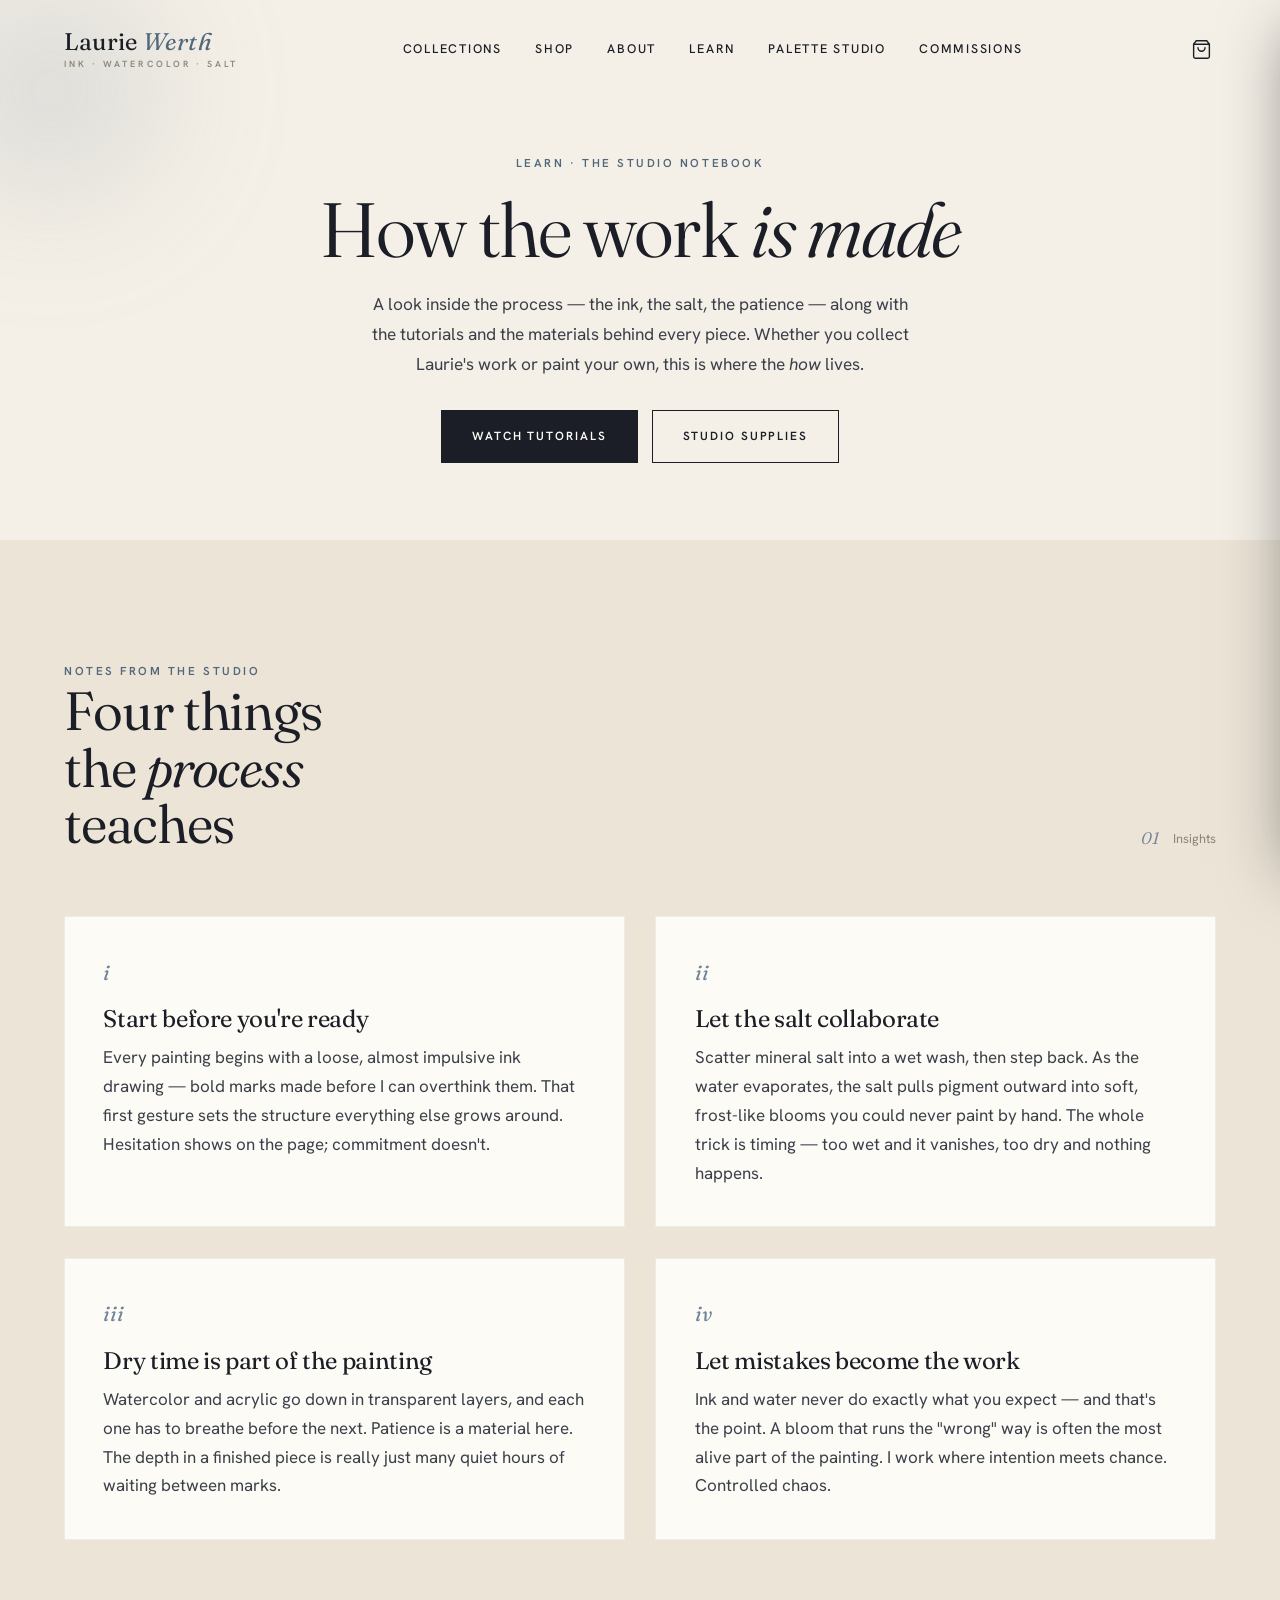
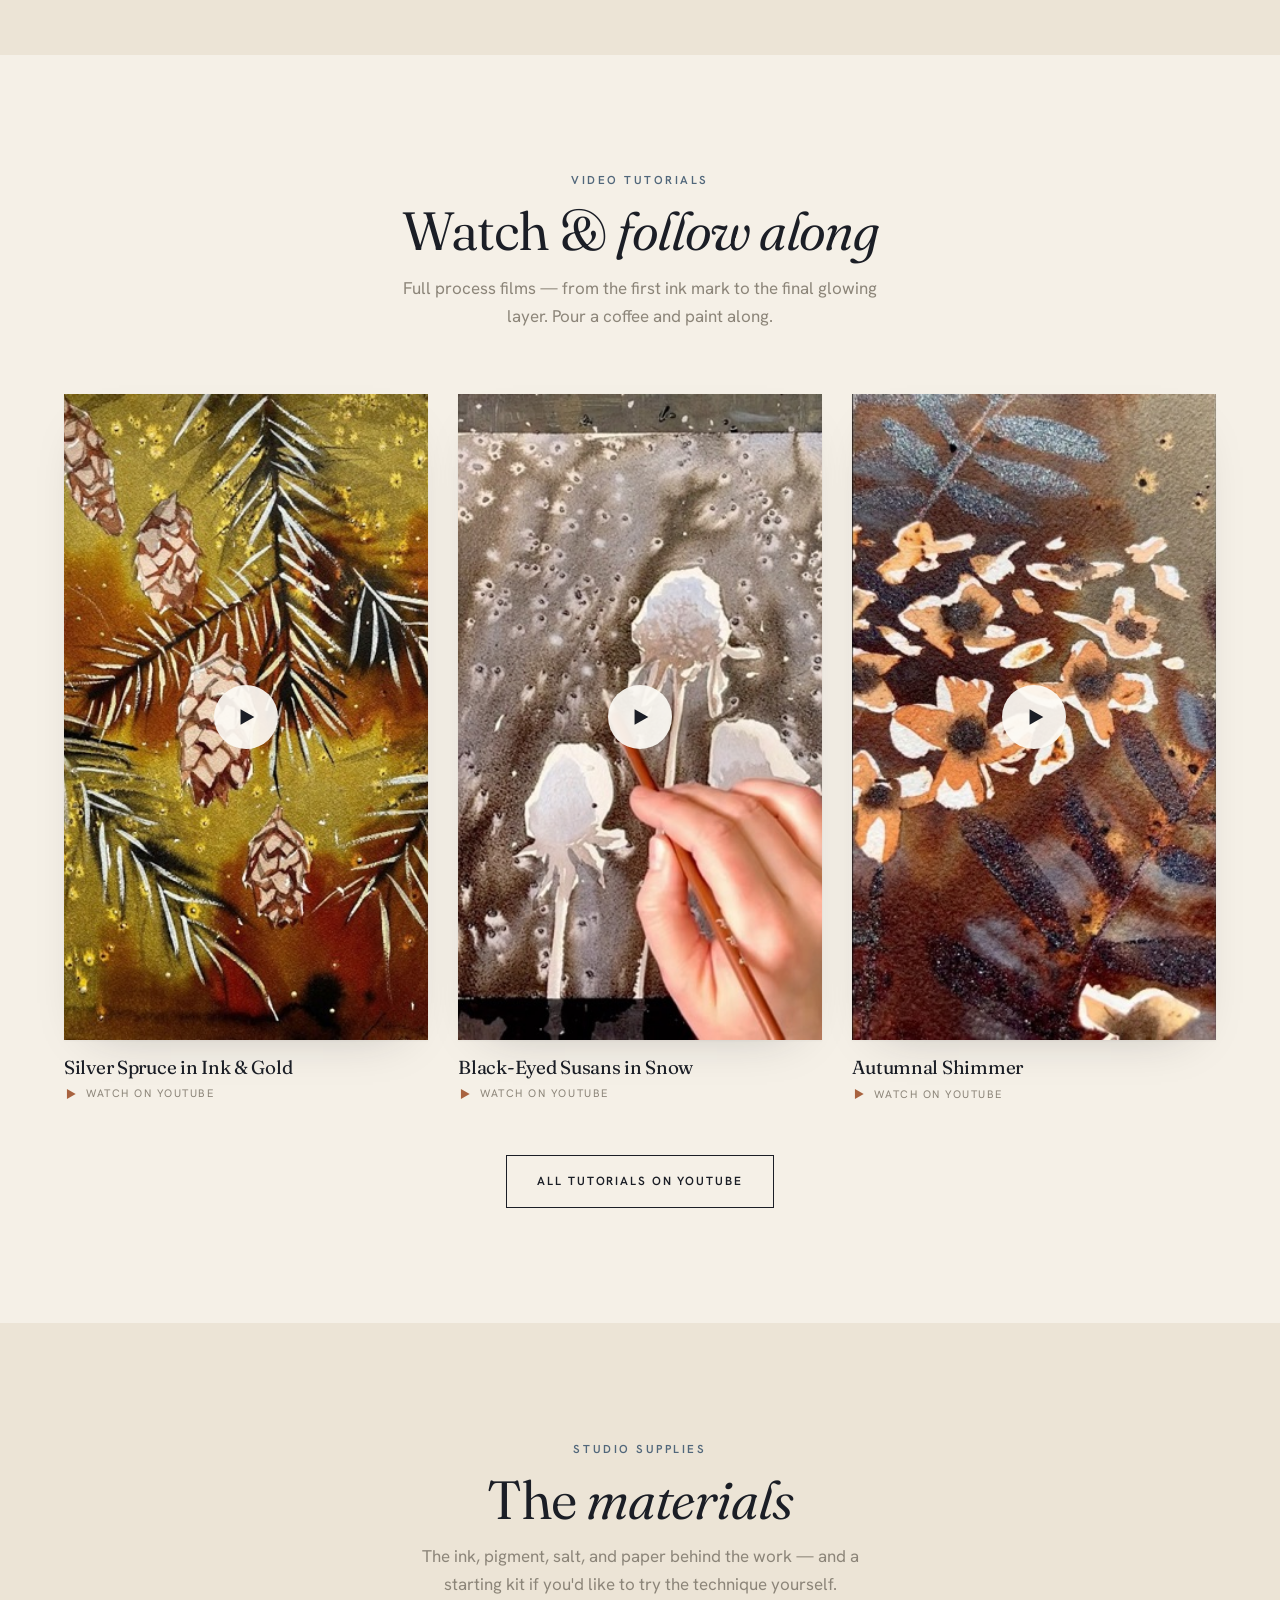
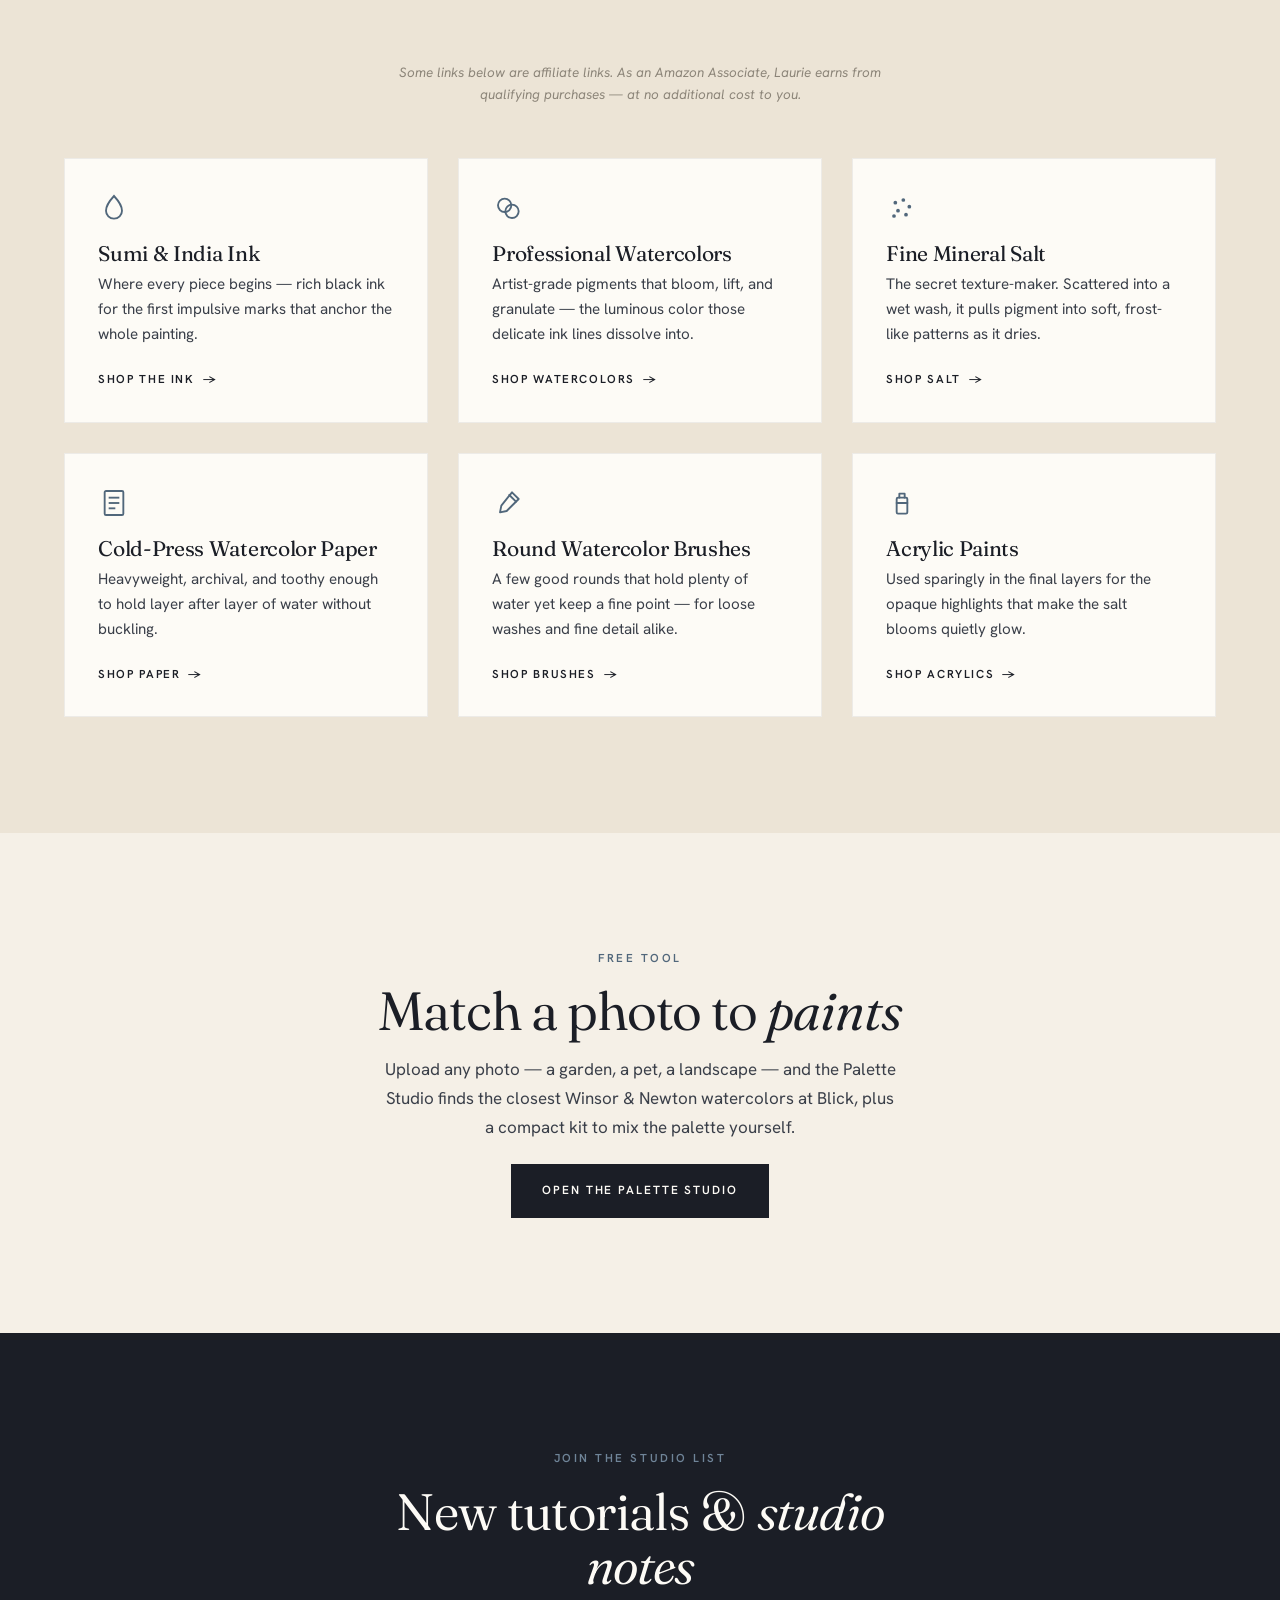
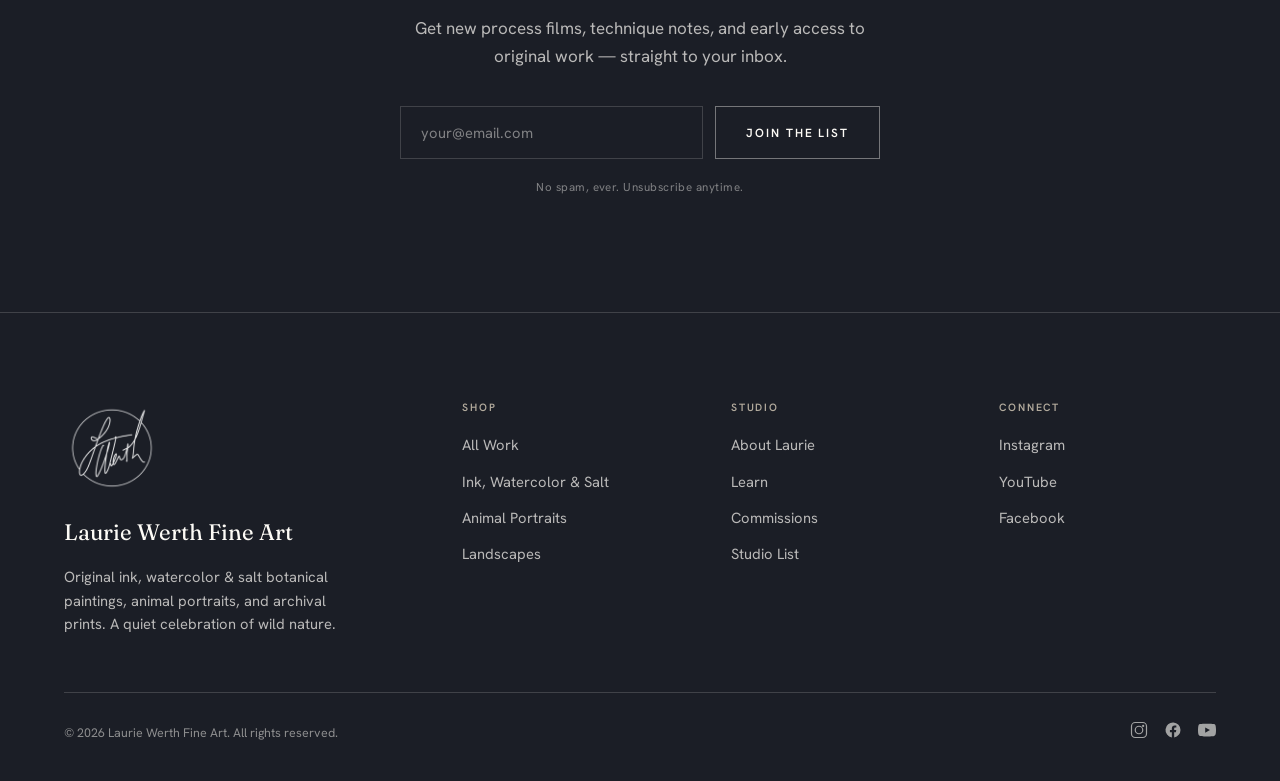
==== commit 00ea1acb: "Add Palette Studio to nav (hidden on home) + Learn CTA - Header nav 'Palette Studio' link on all pag" ====
--- a/learn.html
+++ b/learn.html
@@ -56,6 +56,7 @@
         <a href="index.html#shop" class="header__link">Shop</a>
         <a href="index.html#about" class="header__link">About</a>
         <a href="learn.html" class="header__link">Learn</a>
+        <a href="palette.html" class="header__link header__link--palette">Palette Studio</a>
         <a href="index.html#commissions" class="header__link">Commissions</a>
       </nav>
 
@@ -235,6 +236,19 @@
     </section>
 
 
+    <!-- ═══ Palette Studio CTA ═══ -->
+    <section class="section" style="background:var(--paper); text-align:center;">
+      <div class="container">
+        <div class="reveal" style="max-width:640px; margin:0 auto; display:flex; flex-direction:column; align-items:center; gap:16px;">
+          <span class="eyebrow" style="color:var(--slate-deep);">Free Tool</span>
+          <h2 class="heading">Match a photo to <em>paints</em></h2>
+          <p style="color:#3a3f49; max-width:52ch; line-height:1.7;">Upload any photo — a garden, a pet, a landscape — and the Palette Studio finds the closest Winsor &amp; Newton watercolors at Blick, plus a compact kit to mix the palette yourself.</p>
+          <a href="palette.html" class="btn btn--primary" style="margin-top:6px;">Open the Palette Studio</a>
+        </div>
+      </div>
+    </section>
+
+
     <!-- ═══ Email Signup ═══ -->
     <section class="section signup" id="signup">
       <div class="container">
--- a/styles.css
+++ b/styles.css
@@ -224,6 +224,8 @@
   transition: transform 0.4s var(--ease);
 }
 .header__link:hover::after { transform: scaleX(1); transform-origin: left; }
+/* Palette Studio nav link: present in markup everywhere, hidden on the home page */
+.is-home .header__link--palette { display: none; }
 
 .header__actions { display: flex; align-items: center; gap: 18px; }
 .header__cart { position: relative; display: flex; align-items: center; color: var(--ink); padding: 4px; }
@@ -536,6 +538,43 @@
 }
 .ig-tile:hover .ig-tile__overlay svg { opacity: 1; transform: scale(1); }
 .instagram__cta { margin-top: clamp(32px, 4vw, 48px); }
+
+/* ═══ Product palette strip + Shop-the-palette modal ═══════ */
+.product-card__palette {
+  display: flex; align-items: center; justify-content: space-between; gap: 12px;
+  width: 100%; margin-top: 14px; padding: 9px 12px; background: transparent;
+  border: 1px solid var(--line); cursor: pointer; text-align: left;
+  transition: border-color 0.3s var(--ease), background 0.3s var(--ease);
+}
+.product-card__palette:hover { border-color: var(--ink); background: var(--salt); }
+.product-card__palette-swatches { display: flex; flex: 1; max-width: 132px; border-radius: 2px; overflow: hidden; box-shadow: inset 0 0 0 1px rgba(27,30,38,0.06); }
+.product-card__palette-swatches span { flex: 1; height: 18px; }
+.product-card__palette-label { font-size: 0.6rem; font-weight: 600; text-transform: uppercase; letter-spacing: 0.12em; color: var(--slate-deep); white-space: nowrap; }
+
+.palette-modal { width: min(660px, 94vw); }
+.palette-modal__inner { padding: clamp(28px, 3.5vw, 48px); }
+.palette-modal__title { font-family: var(--font-display); font-weight: 380; font-size: clamp(1.7rem, 3vw, 2.4rem); margin: 12px 0 6px; }
+.palette-modal__sub { color: var(--stone); font-size: 0.92rem; margin-bottom: 24px; }
+.palette-modal__list { display: grid; gap: 10px; }
+.palette-row { display: flex; align-items: center; gap: 14px; padding: 12px 14px; border: 1px solid var(--line-soft); background: var(--salt); text-decoration: none; color: var(--ink); transition: border-color 0.3s var(--ease), transform 0.3s var(--ease); }
+.palette-row:hover { border-color: var(--stone); transform: translateX(2px); }
+.palette-row__sw { display: flex; gap: 6px; flex-shrink: 0; }
+.palette-row__from, .palette-row__to { width: 30px; height: 30px; border-radius: 3px; box-shadow: inset 0 0 0 1px rgba(27,30,38,0.08); }
+.palette-row__body { flex: 1; display: flex; flex-direction: column; gap: 5px; }
+.palette-row__name { font-family: var(--font-display); font-size: 1.05rem; line-height: 1.1; }
+.palette-row__buy { font-size: 0.62rem; font-weight: 600; text-transform: uppercase; letter-spacing: 0.12em; color: var(--slate-deep); white-space: nowrap; }
+.palette-modal__note { font-size: 0.78rem; font-style: italic; color: var(--stone); margin-top: 20px; line-height: 1.55; }
+
+.ps-tag { align-self: flex-start; font-size: 0.58rem; font-weight: 600; text-transform: uppercase; letter-spacing: 0.1em; padding: 3px 9px; border-radius: 40px; }
+.ps-tag--great { background: #e1efe6; color: #2f5d43; }
+.ps-tag--good { background: #e7eef3; color: var(--slate-deep); }
+.ps-tag--ok { background: #f3ece2; color: #8a5a37; }
+.ps-tag--approx { background: #f1efe8; color: var(--stone); }
+
+@media (max-width: 560px) {
+  .palette-row { flex-wrap: wrap; }
+  .palette-row__buy { width: 100%; }
+}
 
 /* ═══ Learn page ═══════════════════════════════════════════ */
 .learn-hero { background: var(--paper); padding-top: clamp(132px, 17vh, 210px); padding-bottom: clamp(48px, 6vw, 80px); text-align: center; position: relative; overflow: hidden; }
